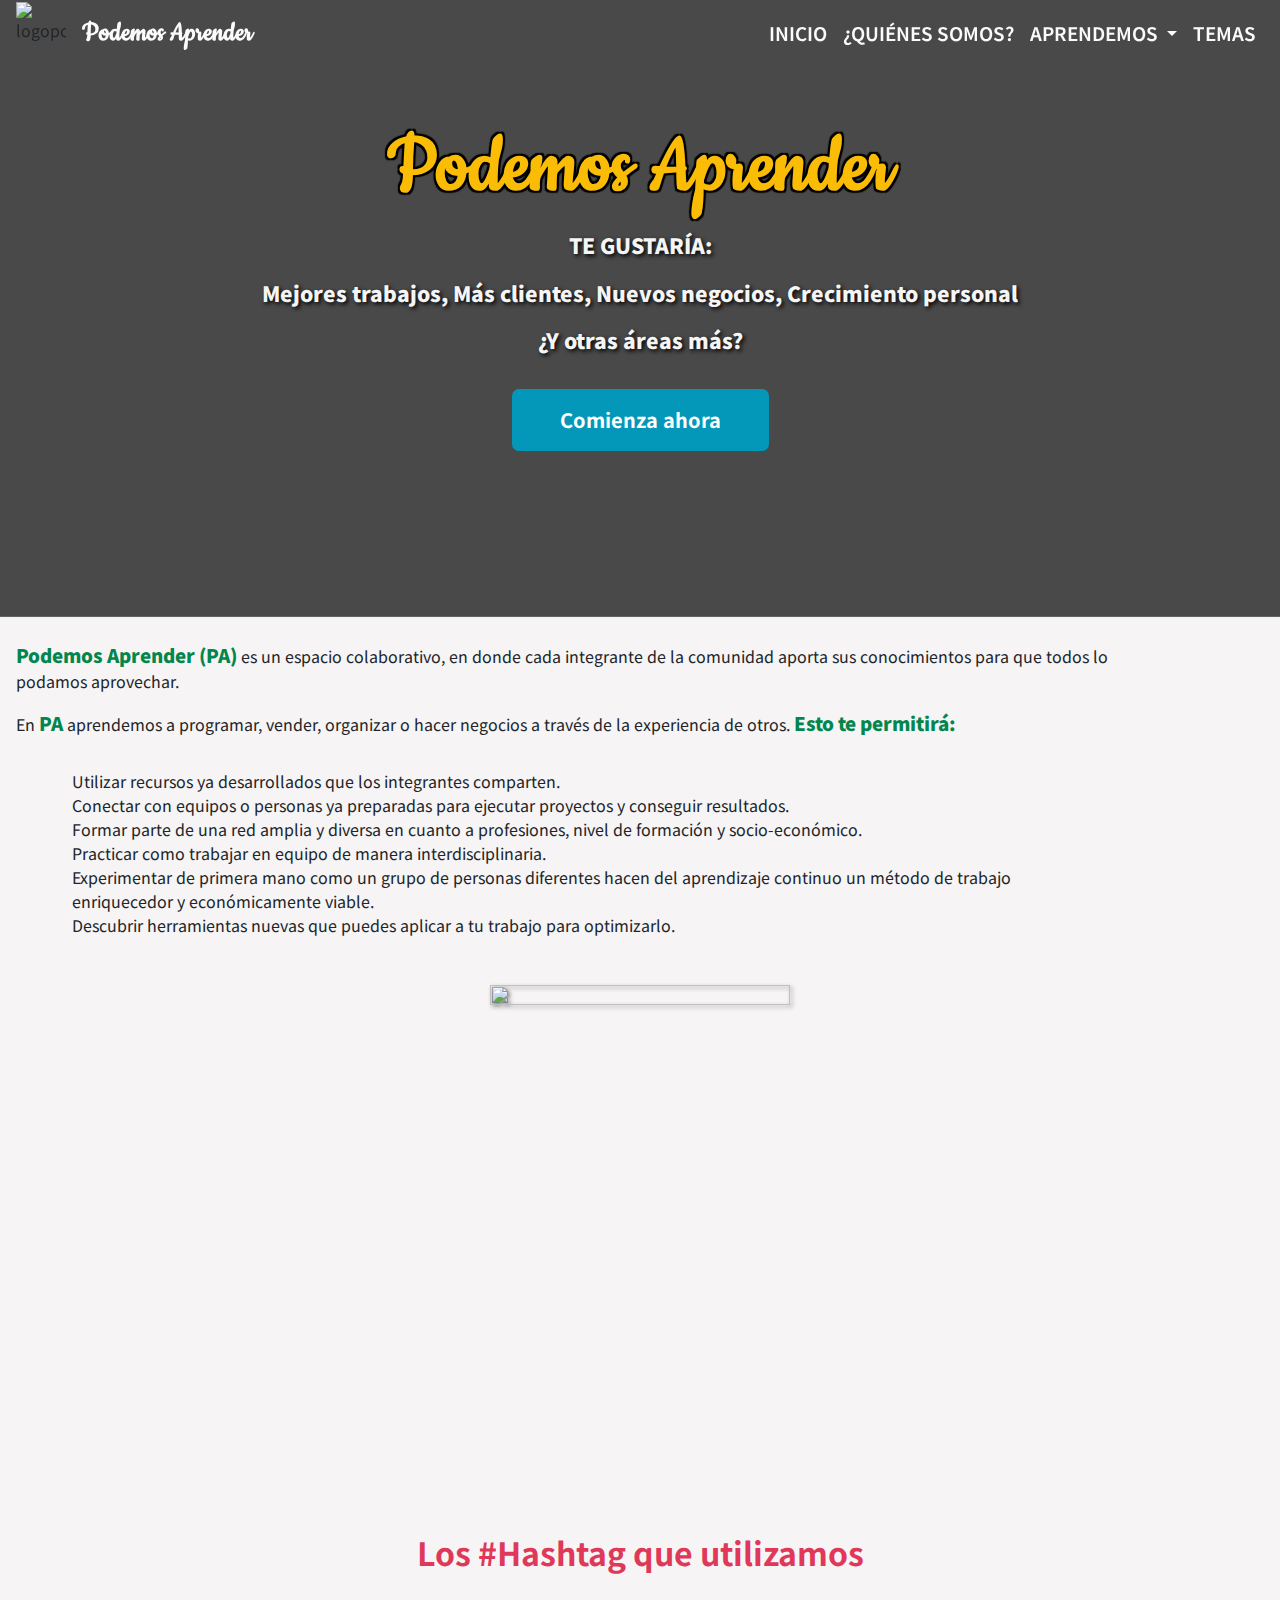
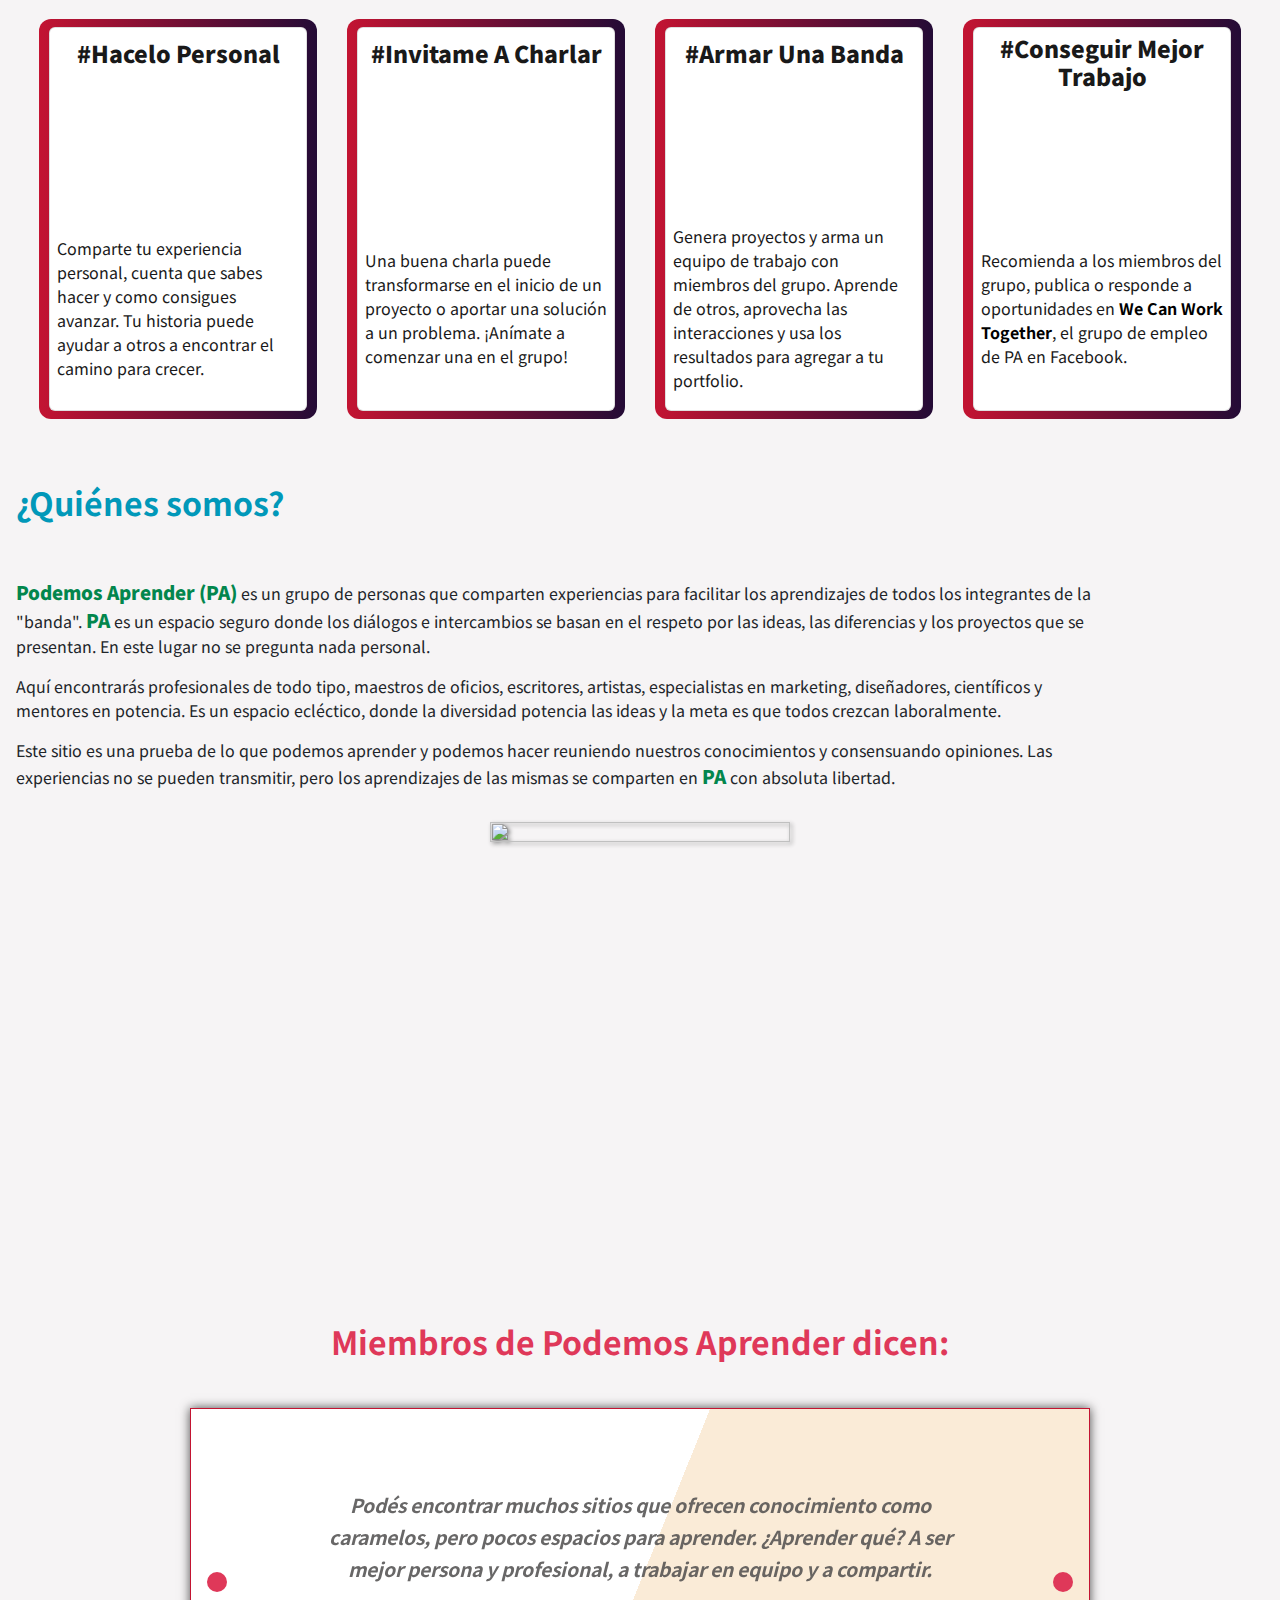
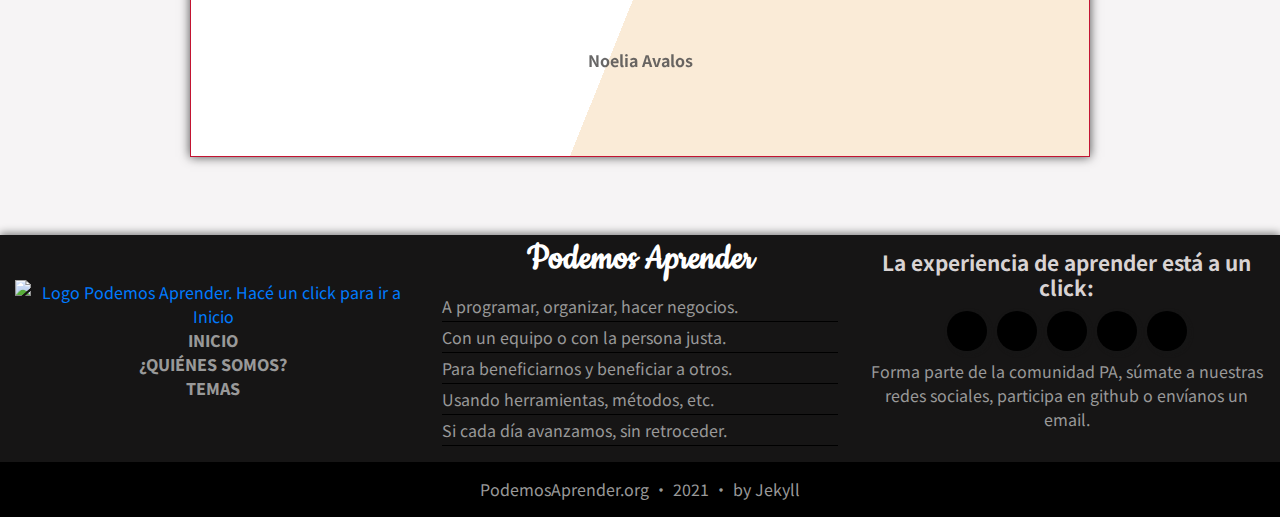
==== index.html @ 4f063a0f "Merge pull request #8 from tonycuri/master" ====
<!DOCTYPE html>
<html lang="es">
<head>
    <meta charset="UTF-8">
    <meta name="viewport" content="width=device-width, initial-scale=1.0">
    <title>Podemos Aprender</title>

    <!-- Fonts -->
    <link href="https://fonts.googleapis.com/css2?family=Noto+Sans+TC&display=swap" rel="stylesheet">
    <link href="https://fonts.googleapis.com/css2?family=Noto+Sans+TC:wght@300&display=swap" rel="stylesheet">
    <link href="https://fonts.googleapis.com/css2?family=Cookie&display=swap" rel="stylesheet"> 
    <link href="https://fonts.googleapis.com/css2?family=Sedgwick+Ave&display=swap" rel="stylesheet">

    <!-- Favicon -->
    <link rel="icon" type="image/png" href="./images/logopodemosaprender.png" />

    <!-- Bootstrap -->
    <link
    rel="stylesheet"
    href="https://stackpath.bootstrapcdn.com/bootstrap/4.5.2/css/bootstrap.min.css"
    integrity="sha384-JcKb8q3iqJ61gNV9KGb8thSsNjpSL0n8PARn9HuZOnIxN0hoP+VmmDGMN5t9UJ0Z"
    crossorigin="anonymous"
  />

  <!-- Icons redes sociales -->
  <script
  src="https://kit.fontawesome.com/c9259f0d4f.js"
  crossorigin="anonymous">
</script>

  <!-- CSS -->
  <link rel="stylesheet" href="./css/styles.css">

</head>
<body>


  <!-- Header -->

   <header class="header" id="header">
    <a class="skip2content-link" href="#Inicio">Saltar al contenido</a>

  <!-- Nav -->

  <nav class="navbar navbar-expand-lg navbar-light bg-info mb-5">
    <img src="images/logopodemosaprender.png"  alt="logopodemosaprender" width="50px" height="63px">
    <a class="navbar-brand ml-3" href="#Inicio" aria-label="Hacé un click para ir a Inicio" tabindex="0">Podemos Aprender</a>
    <button class="navbar-toggler" type="button" data-toggle="collapse" data-target="#navbarNavDropdown" aria-controls="navbarNavDropdown" aria-expanded="false" aria-label="Toggle navigation">
      <span class="navbar-toggler-icon"></span>
    </button>
    <div class="collapse navbar-collapse" id="navbarNavDropdown">
      <ul class="navbar-nav">
        <li class="nav-item active">
          <a class="nav-link" href="#Inicio" tabindex="0">Inicio<span class="sr-only">(current)</span></a>
        </li>
        <li class="nav-item">
          <a class="nav-link" href="#quienessomos" tabindex="0">¿Quiénes somos?</a>
        </li>
        <li class="nav-item dropdown">
          <a class="nav-link dropdown-toggle" href="#" id="navbarDropdownMenuLink" role="button" data-toggle="dropdown" aria-haspopup="true" aria-expanded="false" tabindex="0">
            Aprendemos
          </a>
          <div class="dropdown-menu" aria-labelledby="navbarDropdownMenuLink">
            <a class="dropdown-item" href="#a" tabindex="0">A</a>
            <a class="dropdown-item" href="#con" tabindex="0">Con</a>
            <a class="dropdown-item" href="#para" tabindex="0">Para</a>
            <a class="dropdown-item" href="#usando" tabindex="0">Usando</a>
            <a class="dropdown-item" href="#si-cada-día" tabindex="0">Si cada día</a>
          </div>
        </li>
        <li class="nav-item">
          <a class="nav-link" href="#tags.html" tabindex="0">Temas</a>
        </li>
      </ul>
    </div>
  </nav>

        <div>
          <h1 class="amarillo stroke">Podemos Aprender</h1>
          <div class="subtitulo">
            <p class="white">TE GUSTARÍA:</p> 
            <p class="white">Mejores trabajos, Más clientes, Nuevos negocios, Crecimiento personal </p> 
            <p class="white">¿Y otras áreas más? </p>
          </div>
            <a class="button m-3" href="https://www.facebook.com/groups/PodemosAprender/" target="_blank" aria-label="Visitar Podemos Aprender en Facebook" tabindex="0">Comienza ahora</a> 
          </div>
  

    </header>


      <!-- Inicio -->

    <main>
      <div class= "row no-gutters mt-4 ml-3 mr-3 mb-3 texto-div">
        <div class="about-text" class="col-lg-12 col-lg-offset-2 col-md-10 col-md-offset-1">
          
          <p id="Inicio"><b>Podemos Aprender (PA)</b> es un espacio colaborativo, en donde cada integrante de la comunidad aporta sus conocimientos para que todos lo podamos aprovechar.</p>
          <p> En <b>PA</b> aprendemos a programar, vender, organizar o hacer negocios a través de la experiencia de otros. <b>Esto te permitirá:</b></p>
        </div>
        <div class=" m-2 p-2 lista">
          <ul>
            <li>Utilizar recursos ya desarrollados que los integrantes comparten.</li>
            <li>Conectar con equipos o personas ya preparadas para ejecutar proyectos y conseguir resultados.</li>
            <li>Formar parte de una red amplia y diversa en cuanto a profesiones, nivel de formación y socio-económico.</li>
            <li>Practicar como trabajar en equipo de manera interdisciplinaria.</li>
            <li>Experimentar de primera mano como un grupo de personas diferentes hacen del aprendizaje continuo un método de trabajo enriquecedor y económicamente viable.</li>
            <li>Descubrir herramientas nuevas que puedes aplicar a tu trabajo para optimizarlo.</li>
          </ul>
          
        </div>
        
      </div>

      <div align="center"><img src="images/logopodemosaprender.png" alt="" width="300px" height="500px" class="img-fluid logo-shadow"></div>

    </main>


      <!-- Cards -->

      <h2 class="m-5 text-center red"><b>Los #Hashtag que utilizamos</b></h2> 
      <div class="hashtags row ml-4 mr-4 mt-3 mb-4">
        <div class="col-md-6 col-lg-3">
          <div class="card-container mb-3">
            <div class="card">
              <div class="card-body">
                <h3 class="card-title text-center">#Hacelo Personal</h3>
              </div>
              <div class="card-body">
              <img class="card-img-top mb-3" src="images/goal.svg" alt="">
              </div>
              <div class="card-body">
                <p class="card-text">Comparte tu experiencia personal, cuenta que sabes hacer y como consigues avanzar. Tu historia puede ayudar a otros a encontrar el camino para crecer.</p>
              </div>
            </div>
          </div>
        </div>
        <div class="col-md-6 col-lg-3">
          <div class="card-container mb-3">
            <div class="card">
              <div class="card-body">
                <h3 class="card-title text-center">#Invitame A Charlar</h3>
              </div>
              <div class="card-body">
              <img class="card-img-top mb-3" src="images/coworking-mor-osc.svg" alt="">
              </div>
              <div class="card-body">
                <p class="card-text">Una buena charla puede transformarse en el inicio de un proyecto o aportar una solución a un problema. ¡Anímate a comenzar una en el grupo!</p>
              </div>
            </div>
          </div>
        </div>
        <div class="col-md-6 col-lg-3">
          <div class="card-container mb-3">
            <div class="card">
              <div class="card-body">
                <h3 class="card-title text-center">#Armar Una Banda</h3>
              </div>
              <div class="card-body">
              <img class="card-img-top mb-3" src="images/team-support.png" alt="">
              </div>
              <div class="card-body">
                <p class="card-text">Genera proyectos y arma un equipo de trabajo con miembros del grupo. Aprende de otros, aprovecha las interacciones y usa los resultados para agregar a tu portfolio.</p>
              </div>
            </div>
          </div>
        </div>
        <div class="col-md-6 col-lg-3">
          <div class="card-container mb-3">
            <div class="card">
              <div class="card-body">
                <h3 class="card-title text-center">#Conseguir Mejor Trabajo</h3>
              </div>
              <div class="card-body">
              <img class="card-img-top mb-3" src="images/handshake.svg" alt="">
              </div>
              <div class="card-body">
                <p class="card-text">Recomienda a los miembros del grupo, publica o responde a oportunidades en <a style="color:black" href="https://www.facebook.com/groups/WeCanWorkTogether/" target="_blank"
                  aria-label="Visitar We Can Word Together, bolsa laboral de Podemos Aprender"><b>We Can Work Together</b></a>, el grupo de empleo de PA en Facebook.</p>
              </div>
            </div>
          </div>
        </div>
      </div>


      <!-- ¿Quiénes Somos? -->

      <div class= "row no-gutters mt-5 ml-3 mr-3 mb-3 texto-div">
        <div class="about-text" class="col-lg-12 col-lg-offset-2 col-md-10 col-md-offset-1">
          
          <h2 id="quienessomos" class="celeste pb-5"><b>¿Quiénes somos?</b></h2> 

          <p><b>Podemos Aprender (PA)</b> es un grupo de personas que comparten experiencias para facilitar los aprendizajes de todos los integrantes de la "banda". <b>PA</b> es un espacio seguro donde los diálogos e intercambios se basan en el respeto por las ideas, las diferencias y los proyectos que se presentan. En este lugar no se pregunta nada personal.</p>
          <p>Aquí encontrarás profesionales de todo tipo, maestros de oficios, escritores, artistas, especialistas en marketing, diseñadores, científicos y mentores en potencia. Es un espacio ecléctico, donde la diversidad potencia las ideas y la meta es que todos crezcan laboralmente.</p>
          <p>Este sitio es una prueba de lo que podemos aprender y podemos hacer reuniendo nuestros conocimientos y consensuando opiniones. Las experiencias no se pueden transmitir, pero los aprendizajes de las mismas se comparten en <b>PA</b> con absoluta libertad.</p>
        </div>
        
      </div>

      <div align="center"><img src="images/logopodemosaprender.png" alt="" width="300px" height="500px"class="img-fluid logo-shadow"></div>


      <!-- Testimonios -->

      <div class="container mb-5">
          <h2 class="text-center red mb-5"><b>Miembros de Podemos Aprender dicen:</b></h2>
        <div id="demo" class="carousel slide" data-interval="false" data-ride="carousel">
            <div class="carousel-inner">
                <div class="carousel-item active">
                    <div class="carousel-caption">
                        <p>Podés encontrar muchos sitios que ofrecen conocimiento como caramelos, pero pocos espacios para aprender. ¿Aprender qué? A ser mejor persona y profesional, a trabajar en equipo y a compartir.</p> 
                        <img src="images/navalos_200x200.png" alt="">
                        <div class="image-caption">Noelia Avalos</div>
                    </div>
                </div>
                <div class="carousel-item">
                    <div class="carousel-caption">
                        <p>If Shai Reznik's TDD videos don't convince you to add automated testing your code, I don't know what will.This was the very best explanation of frameworks for brginners that I've ever seen.</p> 
                        <img src="https://i.imgur.com/QptVdsp.jpg" alt="" class="img-fluid">
                        <div class="image-caption">Cromption Greves</div>
                    </div>
                </div>
                <div class="carousel-item">
                    <div class="carousel-caption">
                        <p>If Shai Reznik's TDD videos don't convince you to add automated testing your code, I don't know what will.This was the very best explanation of frameworks for brginners that I've ever seen.</p> 
                        <img src="https://i.imgur.com/jQWThIn.jpg" alt="" class="img-fluid">
                        <div class="image-caption">Harry Mon</div>
                    </div>
                </div>
            </div> <a class="carousel-control-prev" href="#demo" data-slide="prev" aria-label="Volver a un testimonio anterior"> <i class='fas fa-arrow-left'></i> </a> <a class="carousel-control-next" href="#demo" data-slide="next" aria-label="Avanzar a un testimonio siguiente"> <i class='fas fa-arrow-right'></i> </a>
        </div>
    </div>


      <!-- Footer -->

      <footer class="container-fluid">
        <div class="row justify-content-center align-items-center">
         <div class="col-lg-4 col-md-4 col-12 text-center">
           <a href="https://www.podemosaprender.org/" target="_blank"><img src="./images/logopodemosaprender.png" alt="Logo Podemos Aprender. Hacé un click para ir a Inicio" width="100px" height="120px" ></a>
           <ul class="enlace negrita">
            <li><a class="gris" href="#Inicio" tabindex="0">Inicio</a></li>
            <li><a class="gris" href="#quienessomos" tabindex="0">¿Quiénes Somos?</a></li>
            <li><a class="gris" href="#tags.html" tabindex="0">Temas</a></li>
          </ul>
          </div>
          <div class="col-lg-4 col-md-4 col-12 subrayado">
            <h3 class="text-center"><a class="titulopa" href="#header" aria-label="Hacé un click para ir al encabezado" tabindex="0">Podemos Aprender</a></h3>
            <ul class="enlace">
              <li><a class="gris" href="#a" aria-label="Hacé un click para ir a Podemos Aprender a" tabindex="0">A programar, organizar, hacer negocios. </a></li>
              <li><a class="gris" href="#con" aria-label="Hacé un click para ir a Podemos Aprender con" tabindex="0">Con un equipo o con la persona justa.</a></li>
              <li><a class="gris" href="#para" aria-label="Hacé un click para ir a Podemos Aprender para" tabindex="0">Para beneficiarnos y beneficiar a otros.</a></li>
              <li><a class="gris" href="#usando" aria-label="Hacé un click para ir a Podemos Aprender usando" tabindex="0">Usando herramientas, métodos, etc.</a></li>
              <li><a class="gris" href="#si-cada-día" aria-label="Hacé un click para ir a Podemos Aprender si cada día" tabindex="0">Si cada día avanzamos, sin retroceder.</a></li>
            </ul>
          </div>
          <div class="col-lg-4 col-md-4 col-12 text-center">
            <h4 class="h4"><b>La experiencia de aprender está a un click:</b></h4>
            <a href="https://www.facebook.com/groups/PodemosAprender/" target="_blank"
                aria-label="Visitar Podemos Aprender en Facebook" tabindex="0"><i class="fab fa-facebook icon"></i>
              </a>
              <a href="https://www.youtube.com/channel/UCQ_UmuIV8HeWlcdBQW__wDw" target="_blank"
                aria-label="Visitar Podemos Aprender en YouTube" tabindex="0"><i class="fab fa-youtube icon"></i>
              </a>
              <a href="https://twitter.com/BandaPAprender" target="_blank"
                aria-label="Visitar Podemos Aprender en Twitter" tabindex="0"><i class="fab fa-twitter icon"></i>
              </a>
              <a href="mailto:info@podemosaprender.org" target="_blank"
                aria-label="Mandar un email a info@podemosaprender.org" tabindex="0"><i class="far fa-envelope icon"></i>
              </a>
              <a href="https://github.com/podemosaprender" target="_blank"
                aria-label="Participar en github de Podemos Aprender" tabindex="0"><i class="fab fa-github icon"></i>
              </a>
              
              <p class="gris">Forma parte de la comunidad PA, súmate a nuestras redes sociales, participa en github o envíanos un email.</p>
              
        </div>
 
      </div>
     
    </footer>

    <p class="footer-bottom-text m-0">PodemosAprender.org  •  2021  • by Jekyll</p>


       <!-- JS, Popper.js, and jQuery -->
    <script
    src="https://code.jquery.com/jquery-3.5.1.slim.min.js"
    integrity="sha384-DfXdz2htPH0lsSSs5nCTpuj/zy4C+OGpamoFVy38MVBnE+IbbVYUew+OrCXaRkfj"
    crossorigin="anonymous">
  </script>
  <script
    src="https://cdn.jsdelivr.net/npm/popper.js@1.16.1/dist/umd/popper.min.js"
    integrity="sha384-9/reFTGAW83EW2RDu2S0VKaIzap3H66lZH81PoYlFhbGU+6BZp6G7niu735Sk7lN"
    crossorigin="anonymous">
  </script>
  <script
    src="https://stackpath.bootstrapcdn.com/bootstrap/4.5.2/js/bootstrap.min.js"
    integrity="sha384-B4gt1jrGC7Jh4AgTPSdUtOBvfO8shuf57BaghqFfPlYxofvL8/KUEfYiJOMMV+rV"
    crossorigin="anonymous">
  </script>

</body>
</html>
---- css/styles.css ----
* {
  margin: 0;
  padding: 0;
  box-sizing: border-box;
}

body {
  background-color: #f6f4f5;
  font-family: "Noto Sans TC";
}

/*  Header  */

.header {
  background-image: linear-gradient(rgba(0, 0, 0, 0.7), rgba(0, 0, 0, 0.7)),
    url(../images/grupodepersonas.jpg);
  background-repeat: no-repeat;
  background-size: cover;
  background-position: center;
  padding-bottom: 150px;
  text-align: center;
}

h1 {
  font-size: 90px;
  font-weight: 700;
  font-family: "Cookie", cursive;
}

.subtitulo {
  font-size: 21px;
  font-weight: 900;
  text-shadow: 0.1em 0.1em 0.2em black !important;
}

.titulopa {
  font-family: "Cookie", cursive;
  font-size: 2.5rem;
  color: white;
  font-weight: 800;
}

/* Paleta de Colores */

.amarillo {
  color: #fbbc05;
}

.white {
  color: whitesmoke;
}

.gris {
  color: #999;
}

.black {
  color: black;
}

.red {
  color: rgb(223, 56, 89);
}

.verde {
  color: #02864d;
}

.celeste {
  color: #0198b9;
}

.stroke {
  text-shadow: -2px -2px 1px #000, 2px 2px 1px #000, -2px 2px 1px #000,
    2px -2px 1px #000;
}

.stroke:focus {
  text-shadow: -2px -2px 1px #000, 2px 2px 1px #000, -2px 2px 1px #000,
    2px -2px 1px #000;
  color: #fbbc05;
}

.button {
  background-color: #0398b9;
  color: white;
  padding: 16px 48px;
  border-radius: 7px;
  display: inline-block;
  text-decoration: none;
  transition: 0.3s;
  font-size: 20px;
  font-weight: bold;
  -webkit-border-radius: 7px;
  -moz-border-radius: 7px;
  -ms-border-radius: 7px;
  -o-border-radius: 7px;
}

.button:hover {
  background-color: #0186a3;
  color: white;
  text-decoration: none;
}

/*  Nav  */

nav {
  z-index: 1;
}

.navbar {
  padding-top: 0.1rem !important;
  padding-right: 1rem !important;
  padding-bottom: 0.1rem !important;
  padding-left: 1rem !important;
}

#navbarNavDropdown {
  justify-content: flex-end;
}

.navbar-brand.ml-3 {
  color: white;
  font-weight: 700;
  font-size: 30px;
  font-family: "Cookie", cursive;
}

.navbar-brand.ml-3:hover {
  color: #39b882;
}

.navbar-brand.ml-3:focus {
  color: #fbbc05;
}

.nav-link {
  color: white !important;
  font-weight: 600;
  text-transform: uppercase;
  font-size: 18.7px;
}

.bg-info {
  background: transparent !important;
  opacity: 0.98;
}

.dropdown-menu {
  background: transparent;
  border: none;
  border-radius: none;
}

.dropdown-item {
  color: white;
  font-weight: 700;
  background-color: rgba(0, 0, 0, 0.4);
}

.navbar-toggler {
  border-color: #00d2ff !important;
}

.navbar-brand.ml-3.stroke:focus {
  color: #ffffff;
  color: #39b882 !important;
}

.nav-link:hover {
  color: #39b882 !important;
}

.nav-link:focus {
  color: #fbbc05 !important;
}

@media (max-width: 320px) {
  .navbar-brand.ml-3 {
    font-size: 26px;
  }

  .enlace {
    font-size: 15px !important;
  }
}

/*  Textos/Párrafos  */

.about-text {
  text-align: left;
}

.about-text p b {
  color: #02864d;
  font-weight: 900;
  font-size: 18.7px;
}

.lista ul li {
  list-style-type: none;
  background-image: url(../images/check.png);
  background-position: 0 0;
  background-size: 1.6rem;
  background-repeat: no-repeat;
  padding-left: 40px;
}

.texto-div {
  max-width: 1100px;
  margin: 0 auto;
}

/*  Cards  */

.hashtags span {
  display: block;
}

.col-md-3 {
  margin-bottom: 20px;
}

.card-container {
  height: 25em;
  background: linear-gradient(to right, #c31432, #240b36);
  display: flex;
  border-radius: 12px;
}

.card {
  background-color: white;
  display: grid;
  grid-template-rows: 4em 7em 13em;
  justify-content: center;
  border-radius: 6px;
  height: 24em;
  margin: auto;
  width: 93%;
}

.card-img-top {
  width: 40%;
  display: block;
  margin: auto !important;
}

.card .card-body:last-child {
  border-radius: 15px;
  -webkit-border-radius: 15px;
  -moz-border-radius: 15px;
  -ms-border-radius: 15px;
  -o-border-radius: 15px;
}

.card-body {
  padding: 7px !important;
  margin: auto;
}

.card-text {
  color: #191919;
}

.card-title {
  color: #191919;
  font-weight: 900;
  font-size: 23px;
}

/* Testimonios */

#demo {
  background: linear-gradient(112deg, #ffffff 50%, antiquewhite 50%);
  max-width: 900px;
  margin: auto;
  border: 1px solid #c31432;
  box-shadow: 0 0 10px rgba(0, 0, 0, 0.7);
}

.container {
  padding-bottom: 30px;
}

.carousel-caption {
  position: initial;
  z-index: 10;
  padding: 5rem 8rem;
  color: rgba(78, 77, 77, 0.856);
  text-align: center;
  font-size: 1.2rem;
  font-style: italic;
  font-weight: bold;
  line-height: 2rem;
}

@media (max-width: 767px) {
  .carousel-caption {
    position: initial;
    z-index: 10;
    padding: 3rem 2rem;
    color: rgba(78, 77, 77, 0.856);
    text-align: center;
    font-size: 0.7rem;
    font-style: italic;
    font-weight: bold;
    line-height: 1.5rem;
  }
}

.carousel-caption img {
  width: 6rem;
  border-radius: 5rem;
  margin-top: 2rem;
}

@media (max-width: 767px) {
  .carousel-caption img {
    width: 4rem;
    border-radius: 4rem;
    margin-top: 1rem;
  }
}

.image-caption {
  font-style: normal;
  font-size: 1rem;
  margin-top: 0.5rem;
}

@media (max-width: 767px) {
  #image-caption {
    font-style: normal;
    font-size: 0.6rem;
    margin-top: 0.5rem;
  }
}

i {
  background-color: rgb(223, 56, 89);
  font-size: 35px;
}

.carousel-control-prev i,
.carousel-control-next i{
  padding: 10px;
  border-radius: 50%;
}

.carousel-control-prev {
  justify-content: flex-start;
  margin-left: 1rem;
}

.carousel-control-next {
  justify-content: flex-end;
  margin-right: 1rem;
}

.carousel-control-prev,
.carousel-control-next {
  transition: none;
  opacity: unset;
}

/*  Footer  */

footer {
  color: white;
  background: rgb(22, 21, 21) !important;
  box-shadow: 0px -2px 8px 0px grey;
}

.enlace {
  list-style: none;
  font-size: 16px;
}

.negrita {
  font-weight: 800;
  color: black;
  text-transform: uppercase;
}

.icon {
  font-size: 30px;
  color: #0398b9;
  margin: 3px;
  filter: drop-shadow(2px 2px 2px rgb(22, 22, 22));
  background: #000;
  width: 40px;
  height: 40px;
  display: inline-block;
  border-radius: 50%;
  line-height: 1.3 !important;
  -webkit-border-radius: 50%;
  -moz-border-radius: 50%;
  -ms-border-radius: 50%;
  -o-border-radius: 50%;
}

.icon:hover {
  transform: scale(1.3);
  -webkit-transform: scale(1.3);
  -moz-transform: scale(1.3);
  -ms-transform: scale(1.3);
  -o-transform: scale(1.3);
  transition-duration: 400ms;
  color: #01bae4;
  opacity: 0, 9;
  background: #000;
}

.subrayado ul li {
  border-bottom: 1.5px solid #000;
  line-height: 30px;
}

.h4 {
  font-size: 1.3rem;
  color: #d8d3d3;
}

.footer-bottom-text {
  text-align: center;
  background: #000;
  line-height: 55px;
  color: #999;
}

a:visited,
a:link,
a:active {
  text-decoration: none;
}

a:hover {
  color: #39b882;
}

.titulopa:hover {
  color: #fbbc05;
}

.titulopa:focus {
  color: #39b882;
}

.logo-shadow {
  filter: drop-shadow(2px 2px 2px rgba(128, 128, 128, 1));
}

/* Botón Skip */

.skip2content-link {
  color: #0070f2;
  background-color: #ffffff;
  left: -999px;
  position: absolute;
  z-index: 100;
  top: auto;
  width: 1px;
  height: 1px;
  overflow: hidden;
}

.skip2content-link:focus {
  background-color: #ffffff;
  left: 35%; /*para que quede centrado, como el ancho es 30% entonces 50%-15%(mitad)*/
  top: 0%;
  width: 30%;
  height: auto;
  overflow: auto;
}

.skip2content-link:hover {
  color: #008579;
  background-color: #ffffff;
}
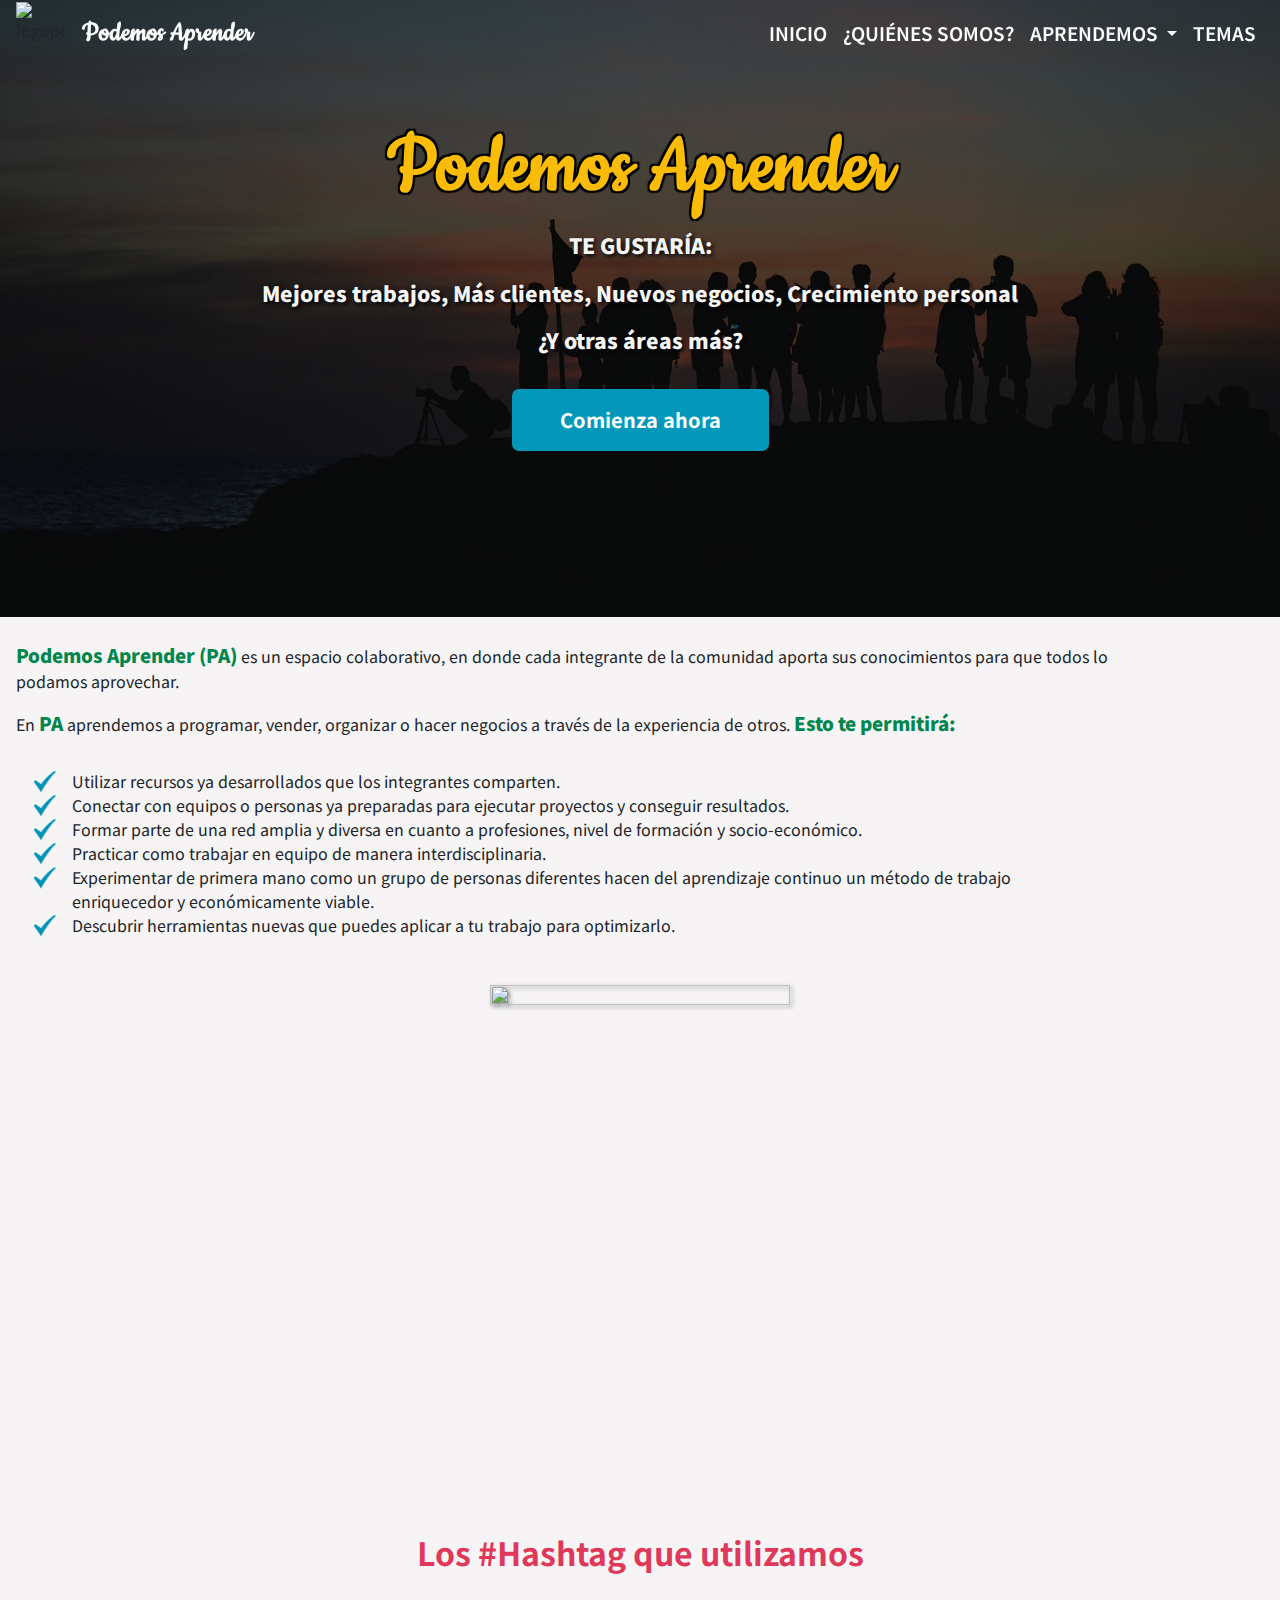
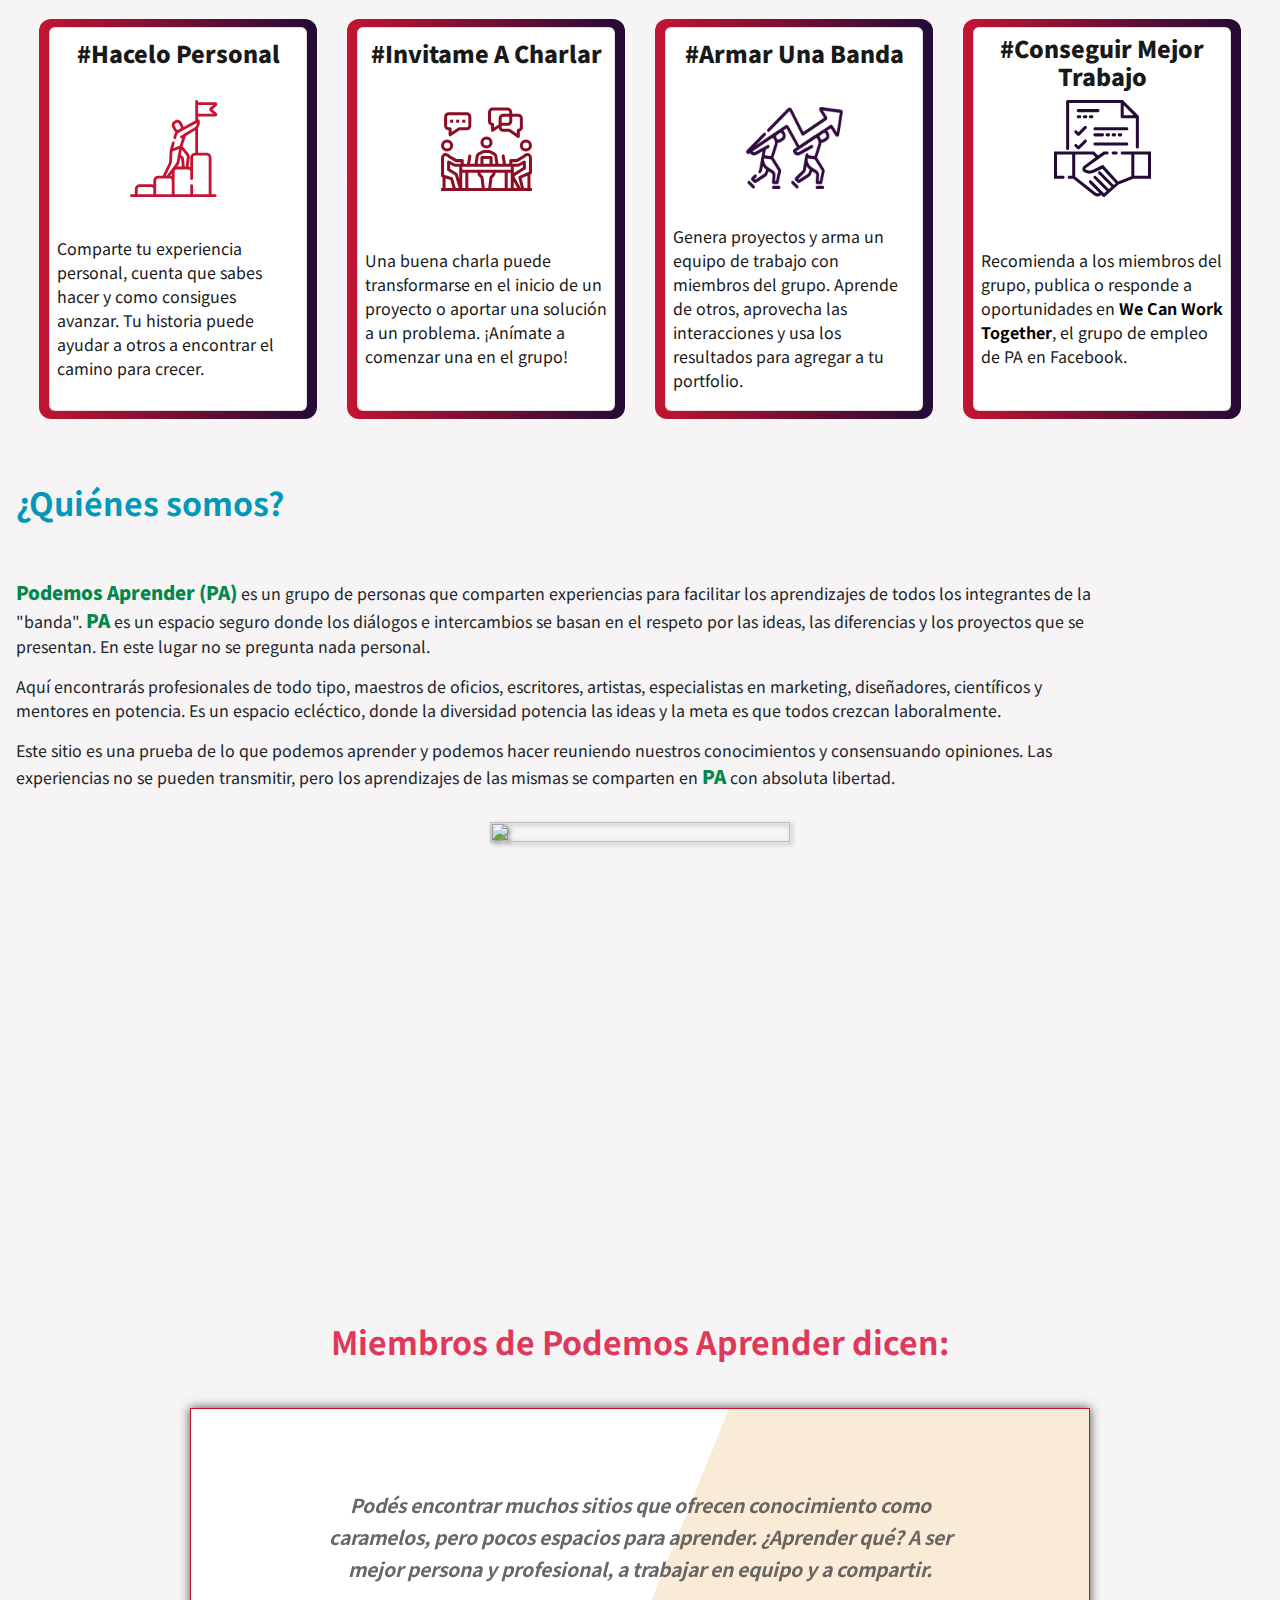
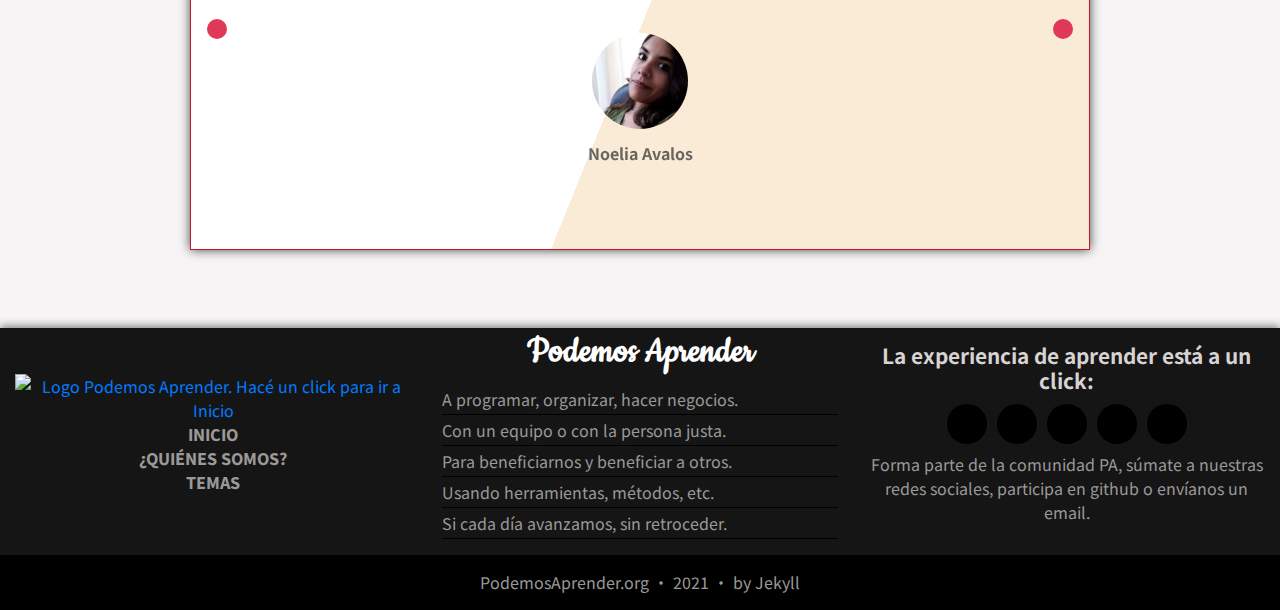
==== commit 043e8e26: "FIX: Accesibility Issue #40" ====
--- a/index.html
+++ b/index.html
@@ -113,8 +113,6 @@
       </div>
 
       <div align="center"><img src="images/logopodemosaprender.png" alt="" width="300px" height="500px" class="img-fluid logo-shadow"></div>
-
-    </main>
 
 
       <!-- Cards -->
@@ -233,7 +231,7 @@
         </div>
     </div>
 
-
+  </main>
       <!-- Footer -->
 
       <footer class="container-fluid">
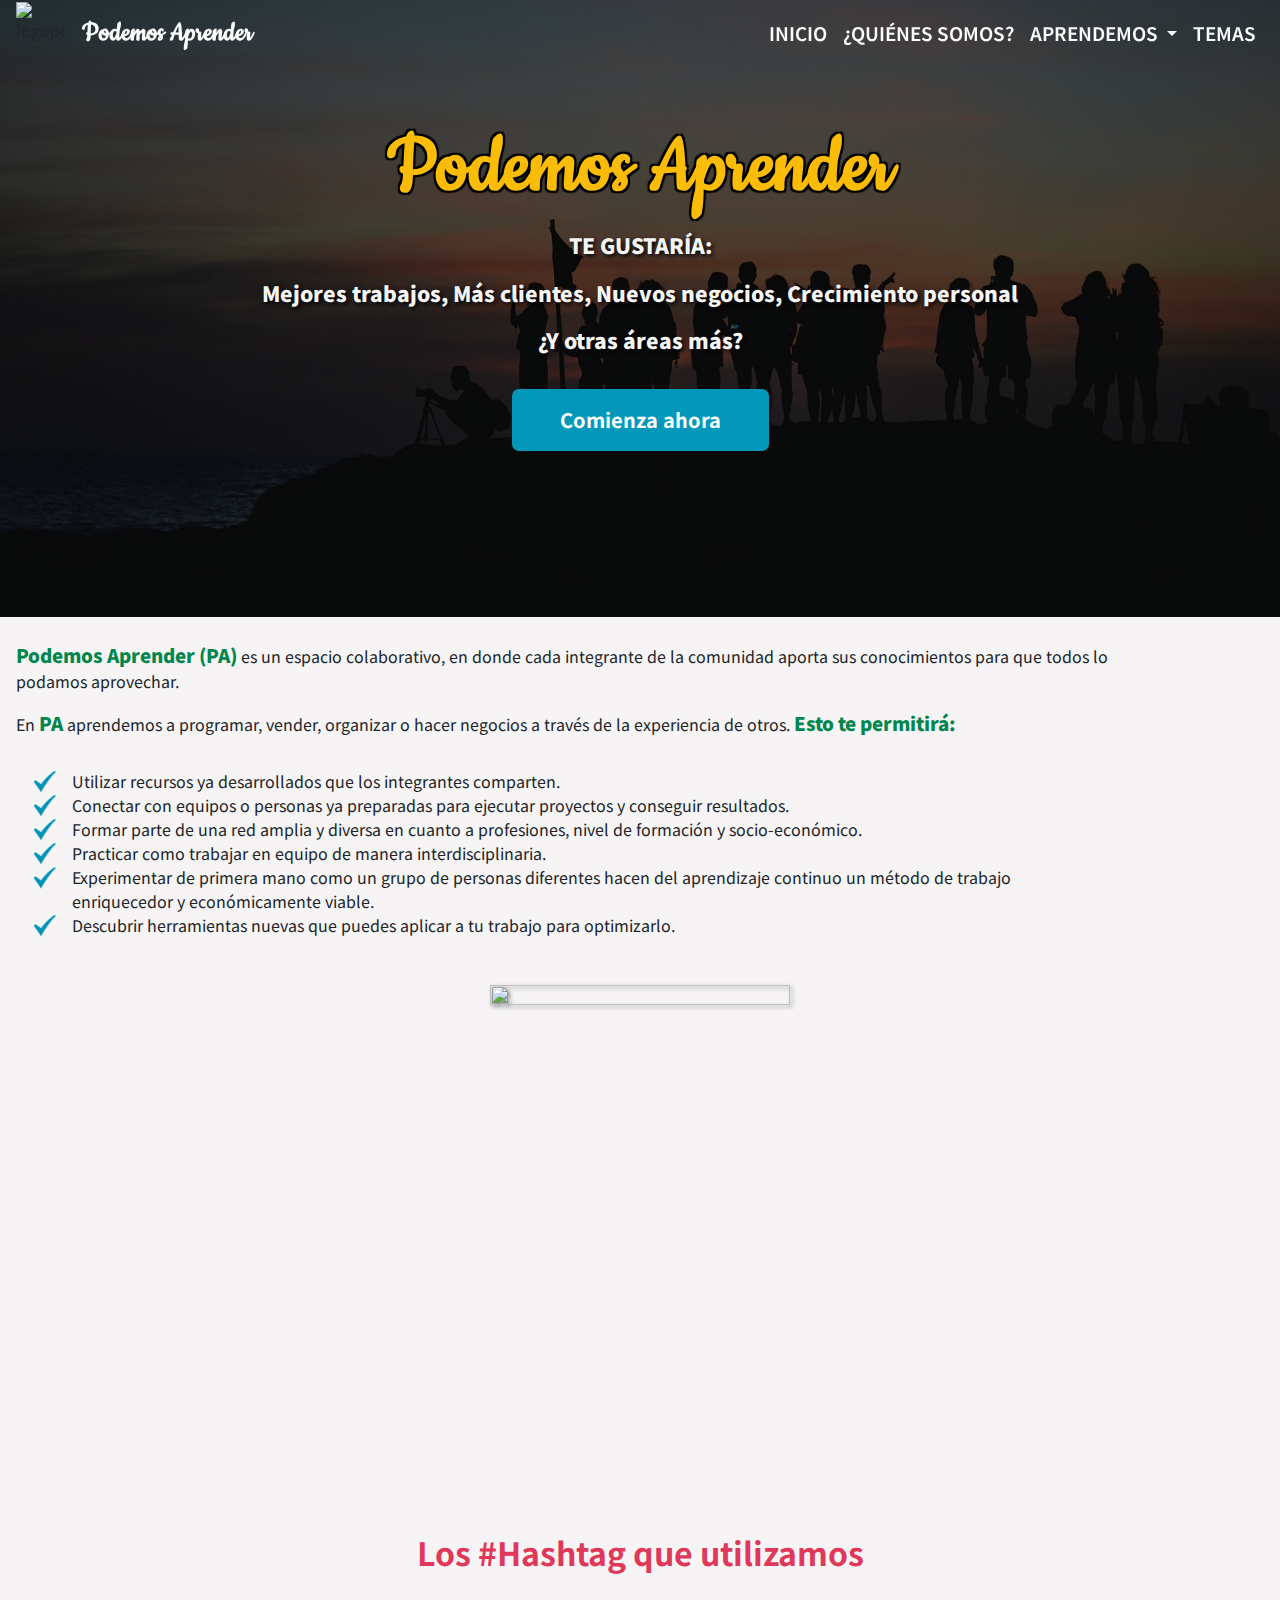
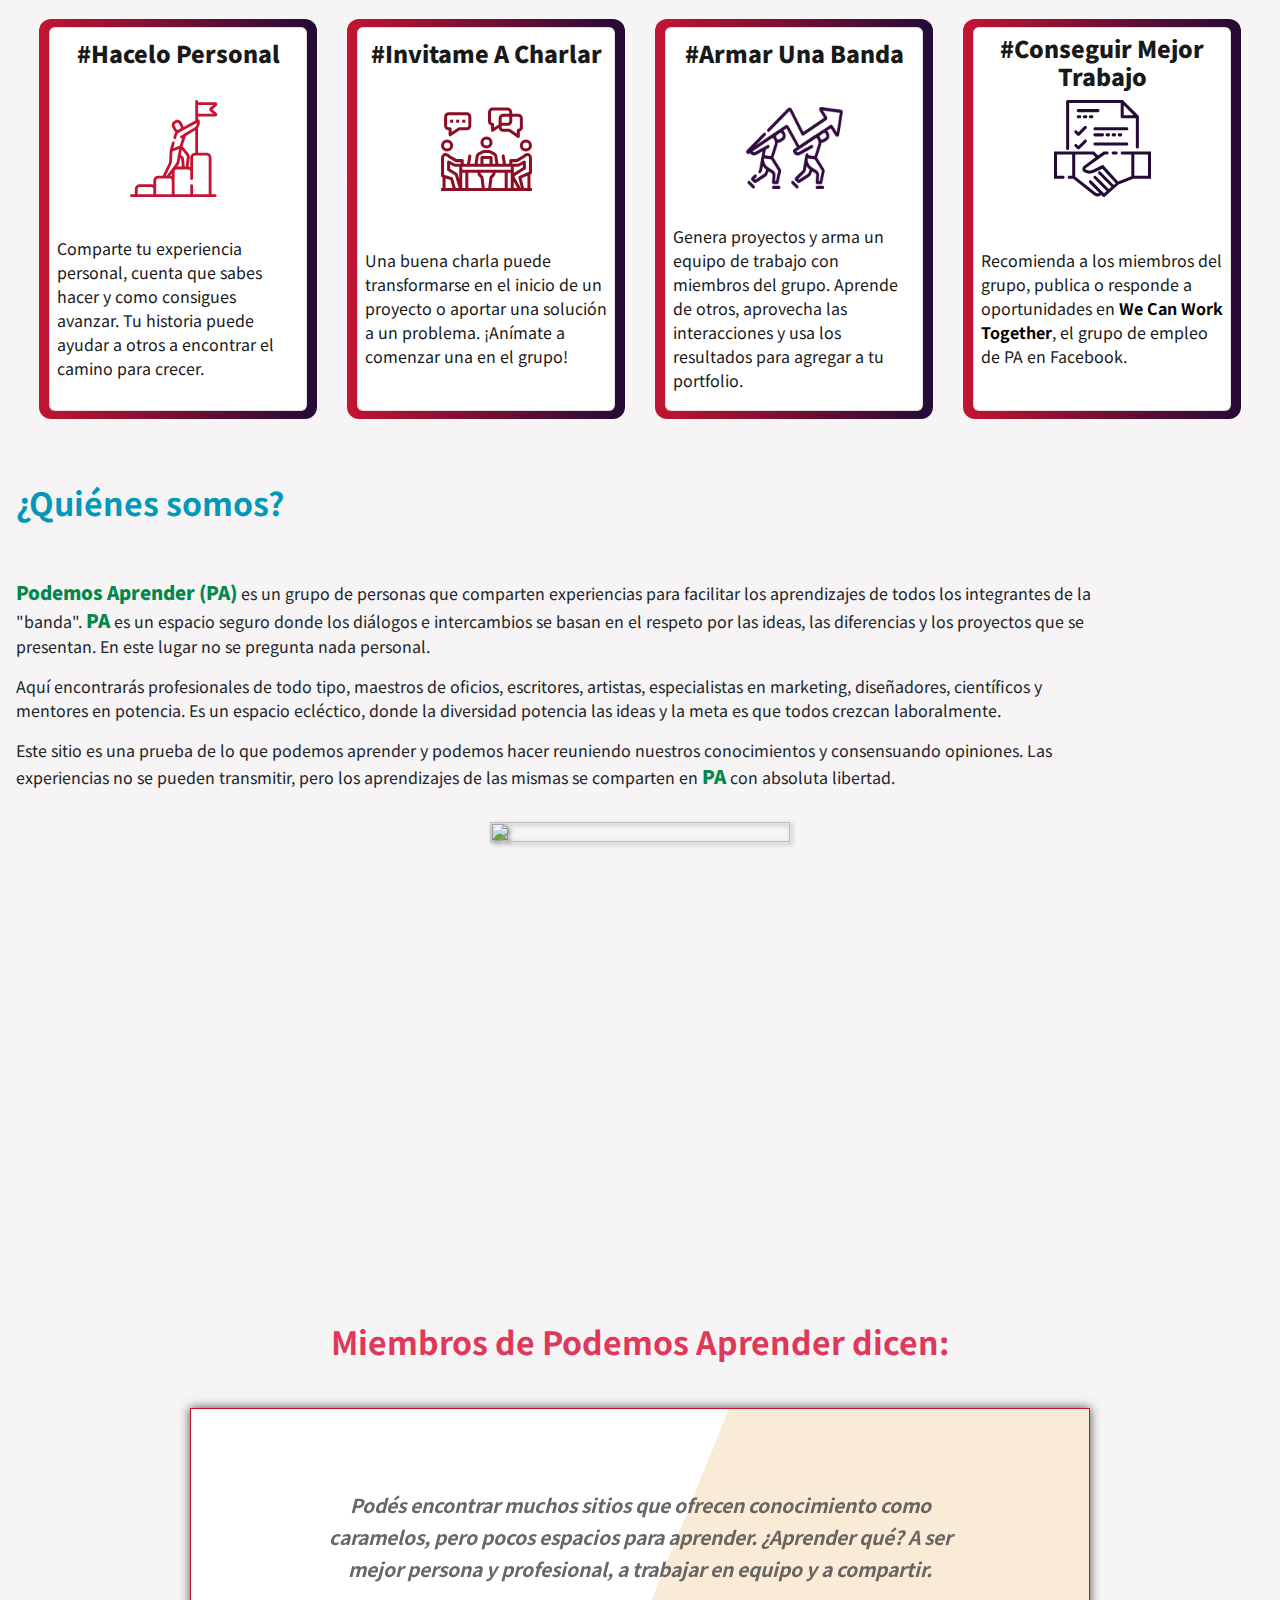
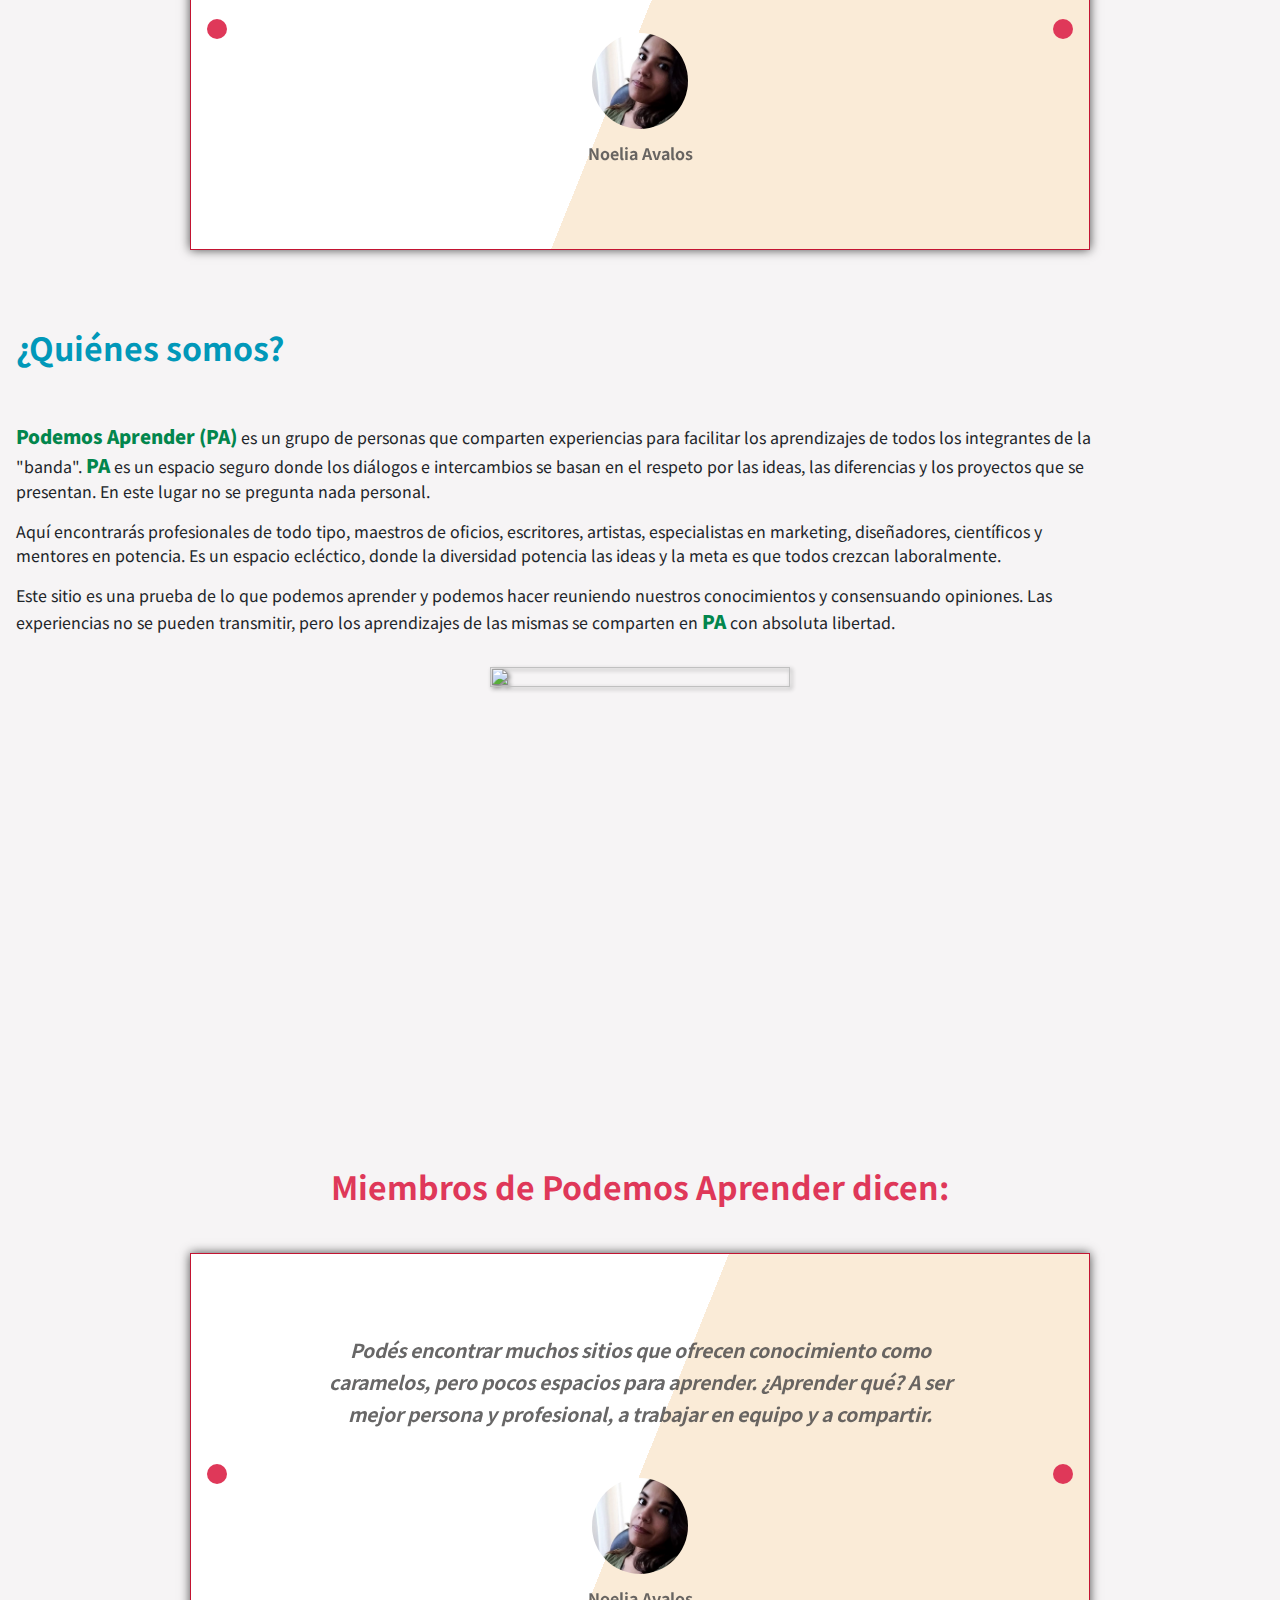
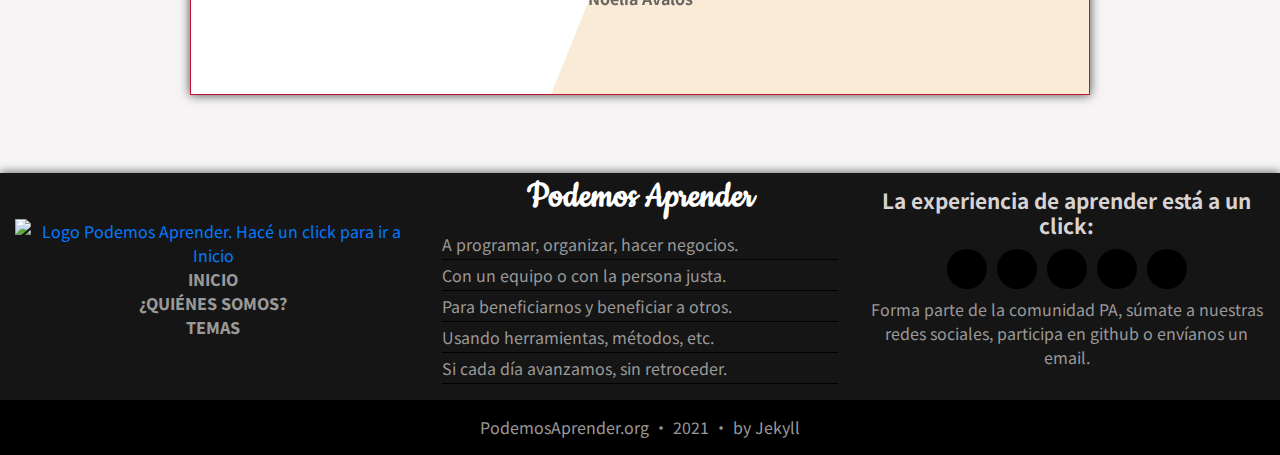
==== commit e65d1a5c: "Merge branch 'master' into master" ====
--- a/index.html
+++ b/index.html
@@ -115,6 +115,10 @@
       <div align="center"><img src="images/logopodemosaprender.png" alt="" width="300px" height="500px" class="img-fluid logo-shadow"></div>
 
 
+    </main>
+
+
+
       <!-- Cards -->
 
       <h2 class="m-5 text-center red"><b>Los #Hashtag que utilizamos</b></h2> 
@@ -181,6 +185,56 @@
           </div>
         </div>
       </div>
+
+
+
+      <!-- ¿Quiénes Somos? -->
+
+      <div class= "row no-gutters mt-5 ml-3 mr-3 mb-3 texto-div">
+        <div class="about-text" class="col-lg-12 col-lg-offset-2 col-md-10 col-md-offset-1">
+          
+          <h2 id="quienessomos" class="celeste pb-5"><b>¿Quiénes somos?</b></h2> 
+
+          <p><b>Podemos Aprender (PA)</b> es un grupo de personas que comparten experiencias para facilitar los aprendizajes de todos los integrantes de la "banda". <b>PA</b> es un espacio seguro donde los diálogos e intercambios se basan en el respeto por las ideas, las diferencias y los proyectos que se presentan. En este lugar no se pregunta nada personal.</p>
+          <p>Aquí encontrarás profesionales de todo tipo, maestros de oficios, escritores, artistas, especialistas en marketing, diseñadores, científicos y mentores en potencia. Es un espacio ecléctico, donde la diversidad potencia las ideas y la meta es que todos crezcan laboralmente.</p>
+          <p>Este sitio es una prueba de lo que podemos aprender y podemos hacer reuniendo nuestros conocimientos y consensuando opiniones. Las experiencias no se pueden transmitir, pero los aprendizajes de las mismas se comparten en <b>PA</b> con absoluta libertad.</p>
+        </div>
+        
+      </div>
+
+      <div align="center"><img src="images/logopodemosaprender.png" alt="" width="300px" height="500px"class="img-fluid logo-shadow"></div>
+
+
+      <!-- Testimonios -->
+
+      <div class="container mb-5">
+          <h2 class="text-center red mb-5"><b>Miembros de Podemos Aprender dicen:</b></h2>
+        <div id="demo" class="carousel slide" data-interval="false" data-ride="carousel">
+            <div class="carousel-inner">
+                <div class="carousel-item active">
+                    <div class="carousel-caption">
+                        <p>Podés encontrar muchos sitios que ofrecen conocimiento como caramelos, pero pocos espacios para aprender. ¿Aprender qué? A ser mejor persona y profesional, a trabajar en equipo y a compartir.</p> 
+                        <img src="images/navalos_200x200.png" alt="">
+                        <div class="image-caption">Noelia Avalos</div>
+                    </div>
+                </div>
+                <div class="carousel-item">
+                    <div class="carousel-caption">
+                        <p>If Shai Reznik's TDD videos don't convince you to add automated testing your code, I don't know what will.This was the very best explanation of frameworks for brginners that I've ever seen.</p> 
+                        <img src="https://i.imgur.com/QptVdsp.jpg" alt="" class="img-fluid">
+                        <div class="image-caption">Cromption Greves</div>
+                    </div>
+                </div>
+                <div class="carousel-item">
+                    <div class="carousel-caption">
+                        <p>If Shai Reznik's TDD videos don't convince you to add automated testing your code, I don't know what will.This was the very best explanation of frameworks for brginners that I've ever seen.</p> 
+                        <img src="https://i.imgur.com/jQWThIn.jpg" alt="" class="img-fluid">
+                        <div class="image-caption">Harry Mon</div>
+                    </div>
+                </div>
+            </div> <a class="carousel-control-prev" href="#demo" data-slide="prev" aria-label="Volver a un testimonio anterior"> <i class='fas fa-arrow-left'></i> </a> <a class="carousel-control-next" href="#demo" data-slide="next" aria-label="Avanzar a un testimonio siguiente"> <i class='fas fa-arrow-right'></i> </a>
+        </div>
+    </div>
 
 
       <!-- ¿Quiénes Somos? -->
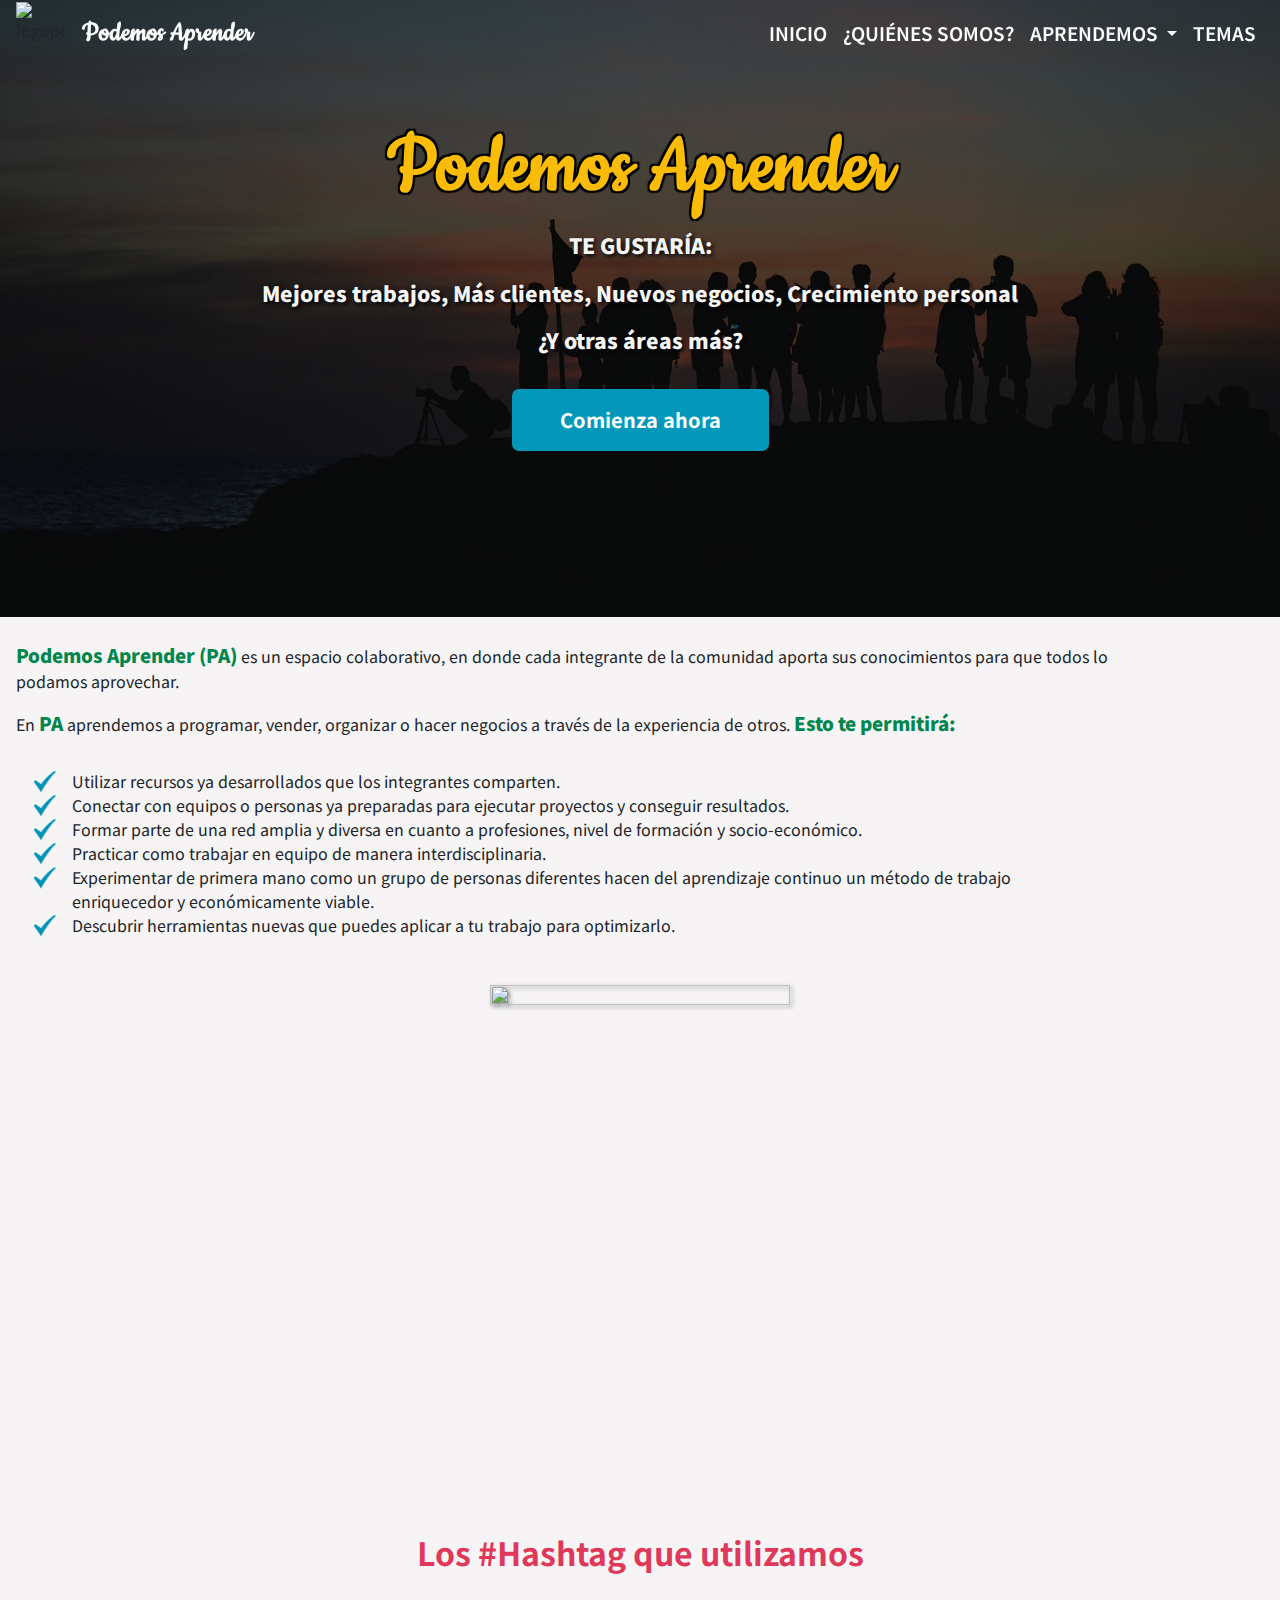
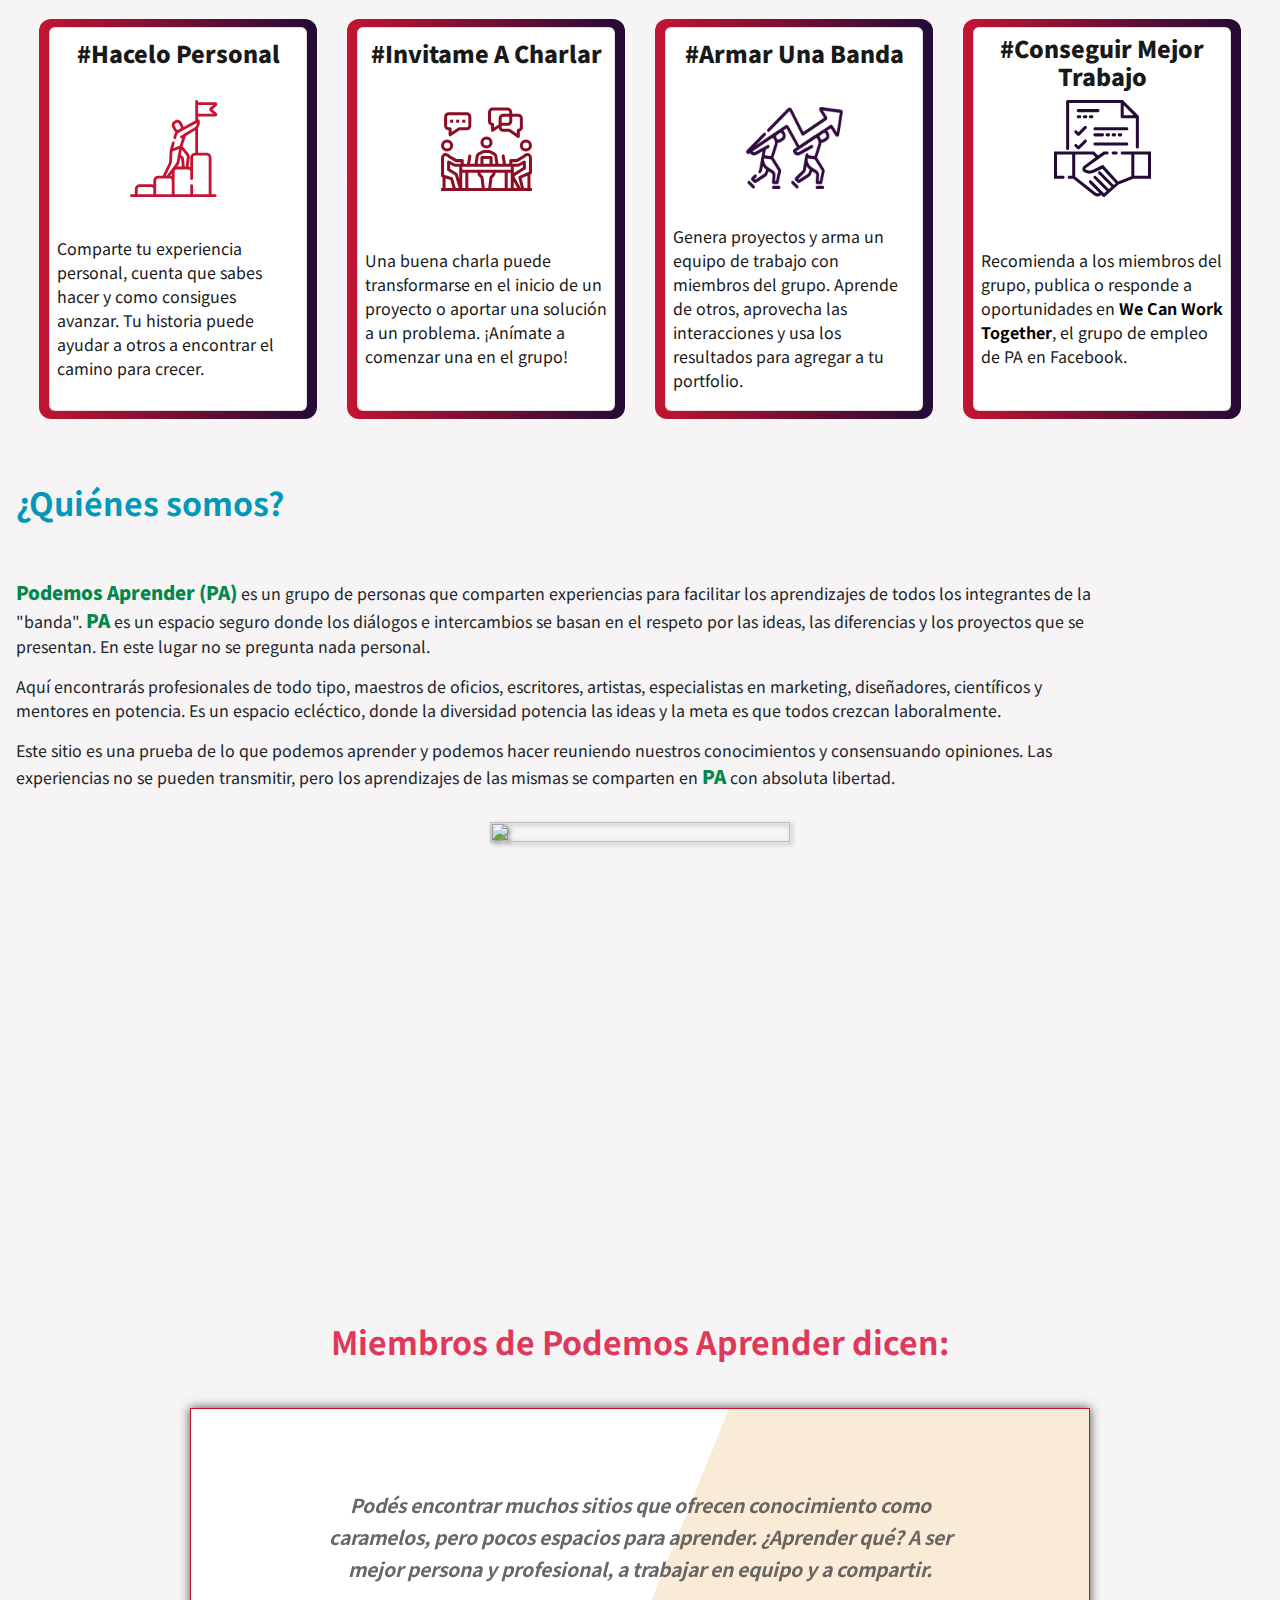
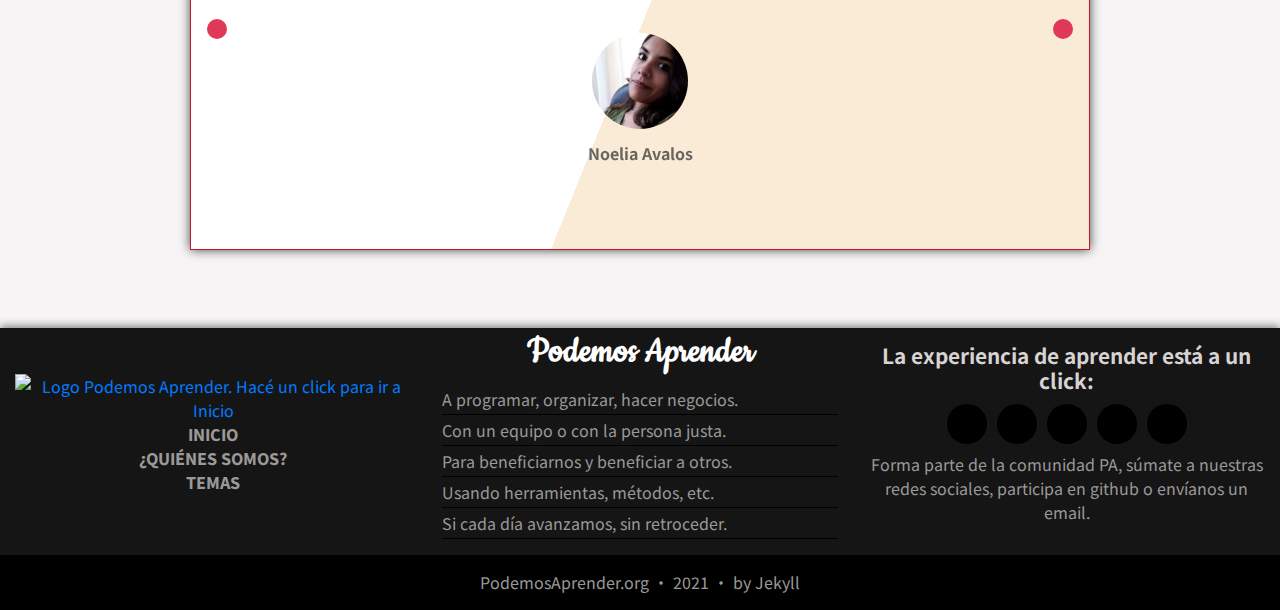
==== commit 9cd4b9d4: "Se eliminó la repetición de quienes somos" ====
--- a/index.html
+++ b/index.html
@@ -113,9 +113,6 @@
       </div>
 
       <div align="center"><img src="images/logopodemosaprender.png" alt="" width="300px" height="500px" class="img-fluid logo-shadow"></div>
-
-
-    </main>
 
 
 
@@ -236,55 +233,6 @@
         </div>
     </div>
 
-
-      <!-- ¿Quiénes Somos? -->
-
-      <div class= "row no-gutters mt-5 ml-3 mr-3 mb-3 texto-div">
-        <div class="about-text" class="col-lg-12 col-lg-offset-2 col-md-10 col-md-offset-1">
-          
-          <h2 id="quienessomos" class="celeste pb-5"><b>¿Quiénes somos?</b></h2> 
-
-          <p><b>Podemos Aprender (PA)</b> es un grupo de personas que comparten experiencias para facilitar los aprendizajes de todos los integrantes de la "banda". <b>PA</b> es un espacio seguro donde los diálogos e intercambios se basan en el respeto por las ideas, las diferencias y los proyectos que se presentan. En este lugar no se pregunta nada personal.</p>
-          <p>Aquí encontrarás profesionales de todo tipo, maestros de oficios, escritores, artistas, especialistas en marketing, diseñadores, científicos y mentores en potencia. Es un espacio ecléctico, donde la diversidad potencia las ideas y la meta es que todos crezcan laboralmente.</p>
-          <p>Este sitio es una prueba de lo que podemos aprender y podemos hacer reuniendo nuestros conocimientos y consensuando opiniones. Las experiencias no se pueden transmitir, pero los aprendizajes de las mismas se comparten en <b>PA</b> con absoluta libertad.</p>
-        </div>
-        
-      </div>
-
-      <div align="center"><img src="images/logopodemosaprender.png" alt="" width="300px" height="500px"class="img-fluid logo-shadow"></div>
-
-
-      <!-- Testimonios -->
-
-      <div class="container mb-5">
-          <h2 class="text-center red mb-5"><b>Miembros de Podemos Aprender dicen:</b></h2>
-        <div id="demo" class="carousel slide" data-interval="false" data-ride="carousel">
-            <div class="carousel-inner">
-                <div class="carousel-item active">
-                    <div class="carousel-caption">
-                        <p>Podés encontrar muchos sitios que ofrecen conocimiento como caramelos, pero pocos espacios para aprender. ¿Aprender qué? A ser mejor persona y profesional, a trabajar en equipo y a compartir.</p> 
-                        <img src="images/navalos_200x200.png" alt="">
-                        <div class="image-caption">Noelia Avalos</div>
-                    </div>
-                </div>
-                <div class="carousel-item">
-                    <div class="carousel-caption">
-                        <p>If Shai Reznik's TDD videos don't convince you to add automated testing your code, I don't know what will.This was the very best explanation of frameworks for brginners that I've ever seen.</p> 
-                        <img src="https://i.imgur.com/QptVdsp.jpg" alt="" class="img-fluid">
-                        <div class="image-caption">Cromption Greves</div>
-                    </div>
-                </div>
-                <div class="carousel-item">
-                    <div class="carousel-caption">
-                        <p>If Shai Reznik's TDD videos don't convince you to add automated testing your code, I don't know what will.This was the very best explanation of frameworks for brginners that I've ever seen.</p> 
-                        <img src="https://i.imgur.com/jQWThIn.jpg" alt="" class="img-fluid">
-                        <div class="image-caption">Harry Mon</div>
-                    </div>
-                </div>
-            </div> <a class="carousel-control-prev" href="#demo" data-slide="prev" aria-label="Volver a un testimonio anterior"> <i class='fas fa-arrow-left'></i> </a> <a class="carousel-control-next" href="#demo" data-slide="next" aria-label="Avanzar a un testimonio siguiente"> <i class='fas fa-arrow-right'></i> </a>
-        </div>
-    </div>
-
   </main>
       <!-- Footer -->
 
@@ -355,4 +303,4 @@
   </script>
 
 </body>
-</html>+</html>
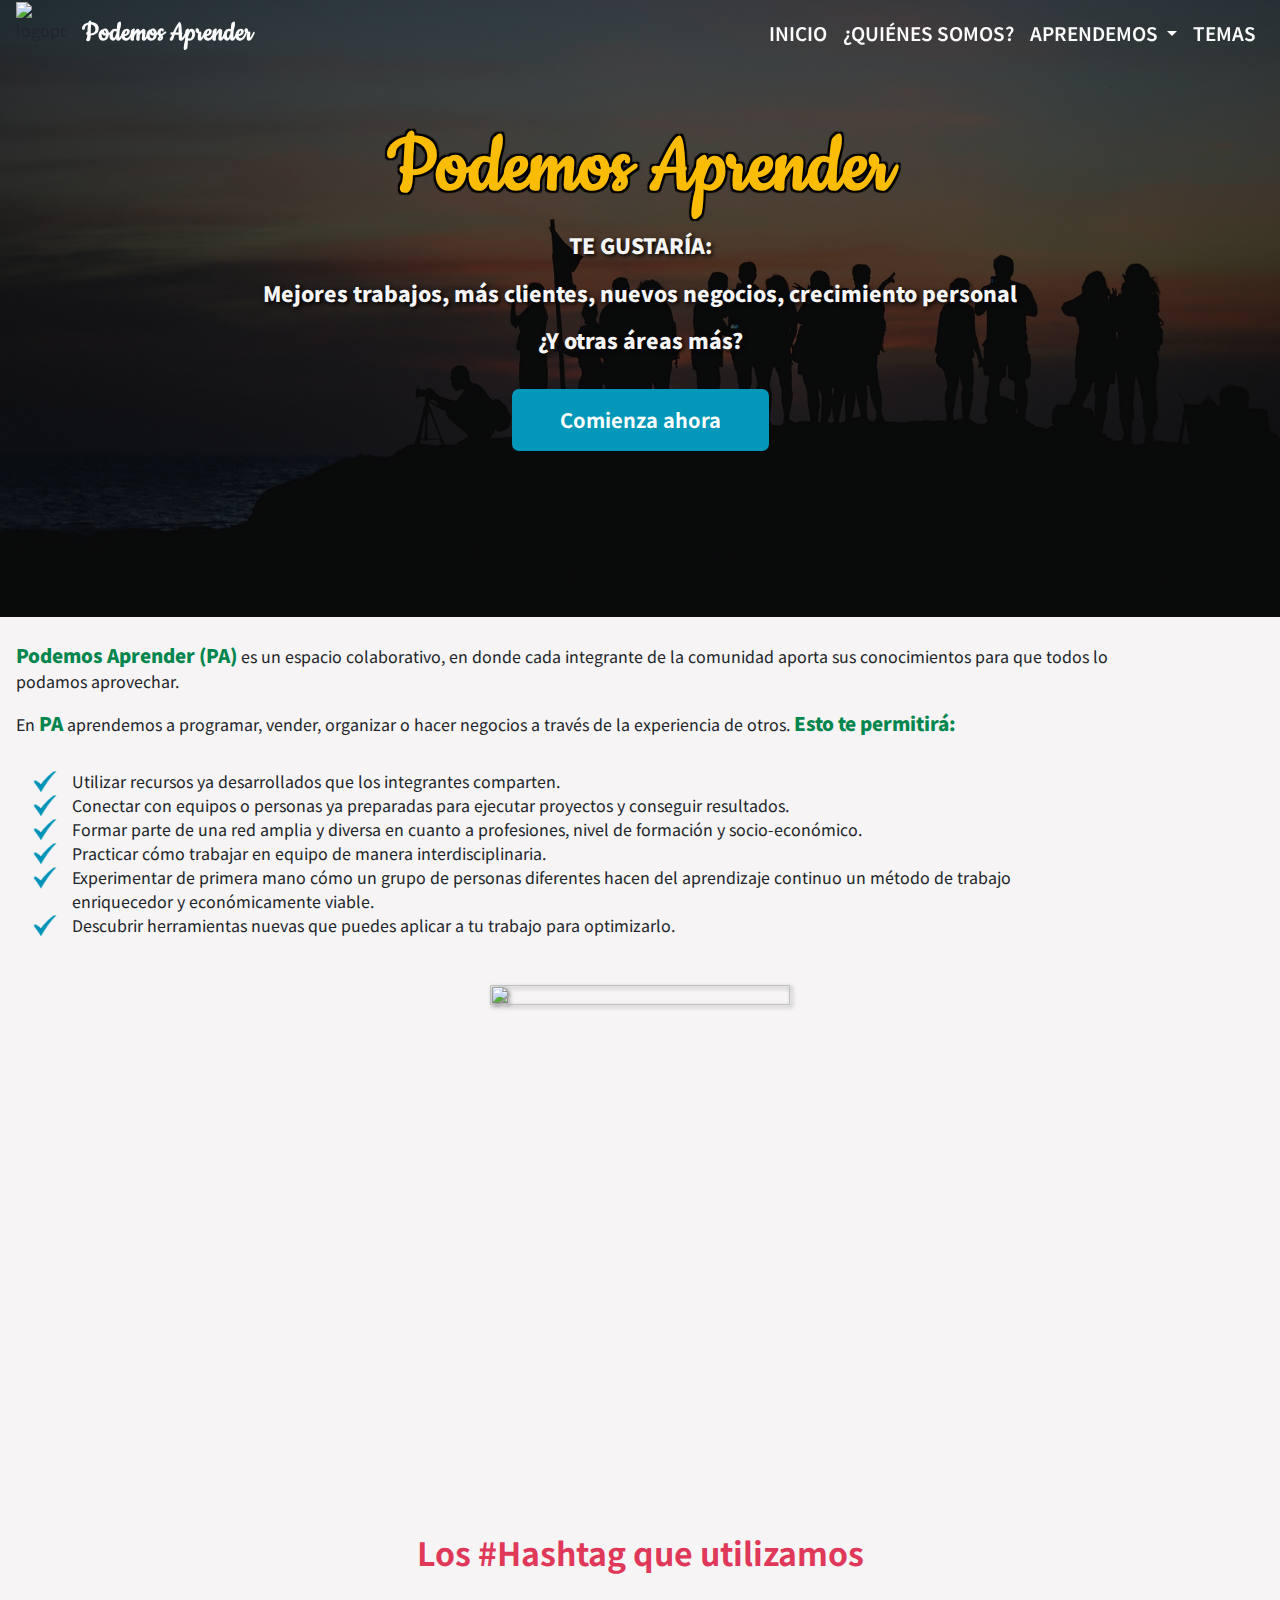
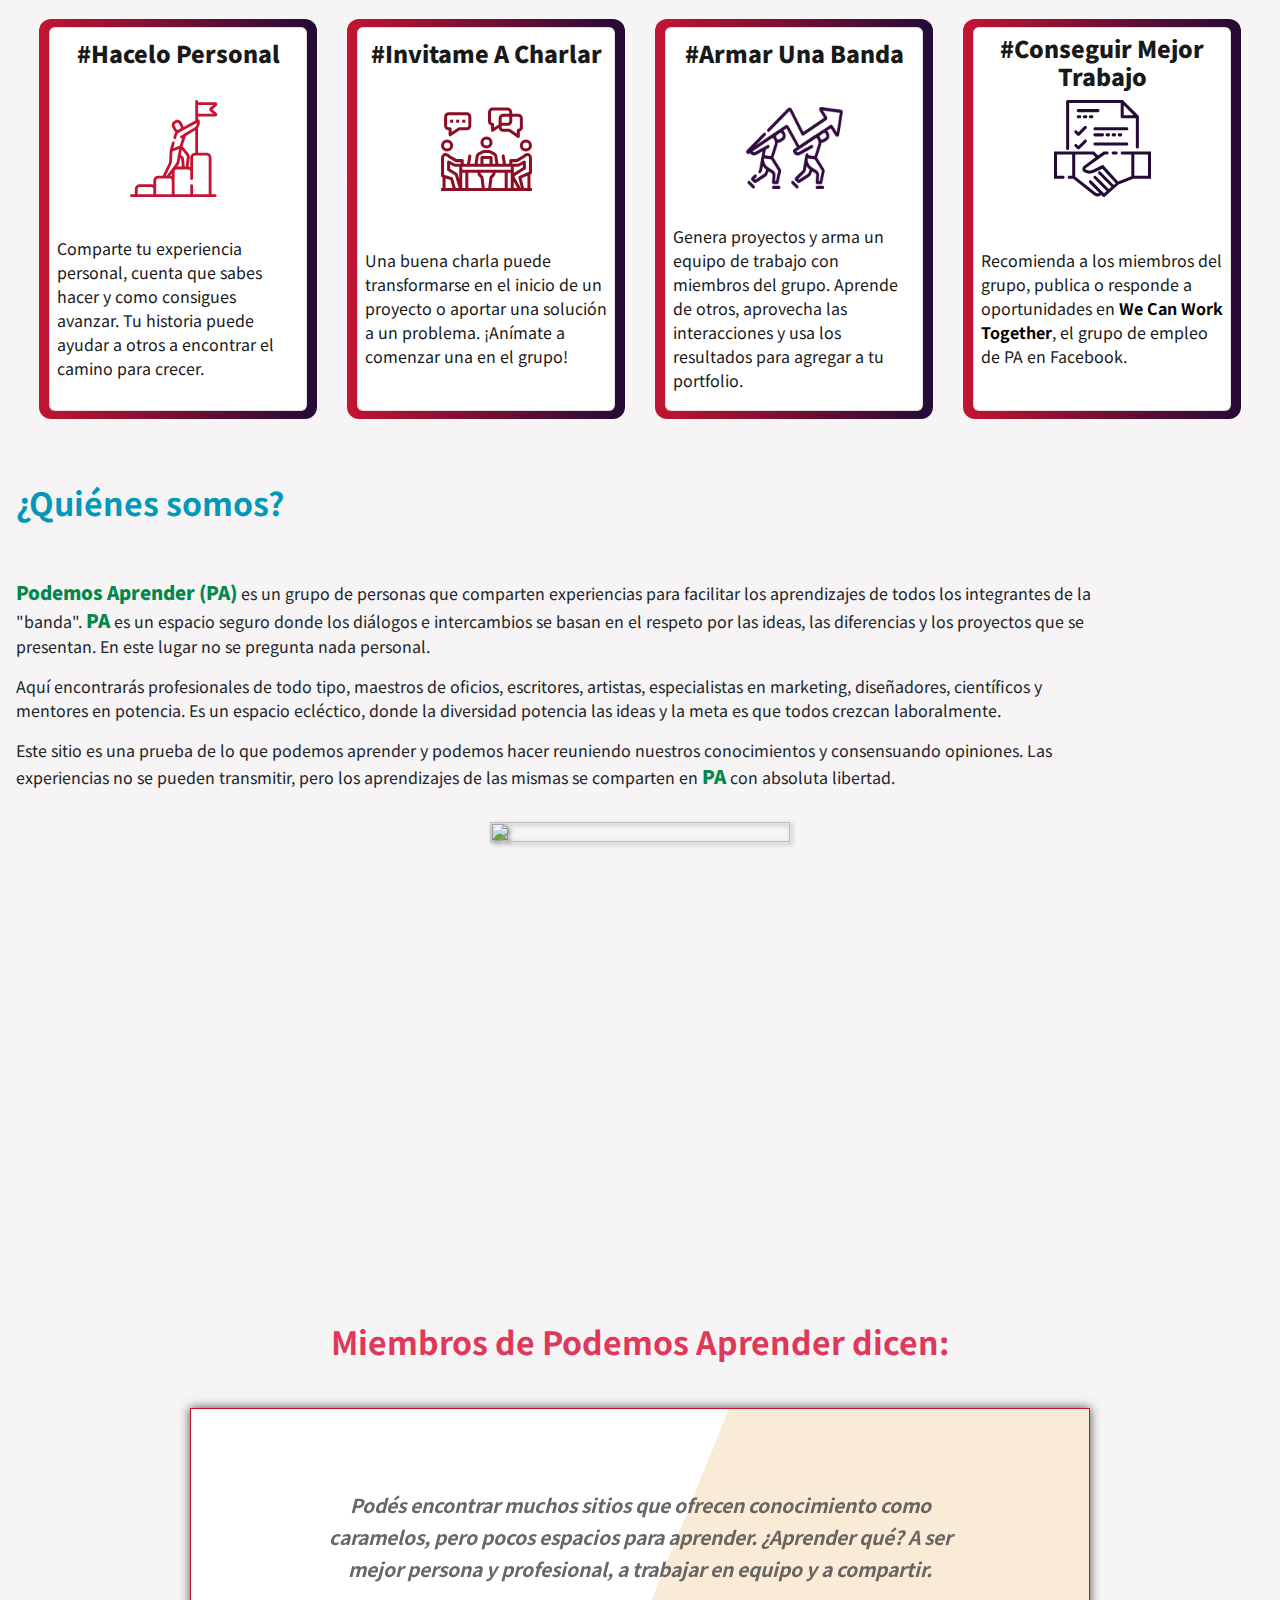
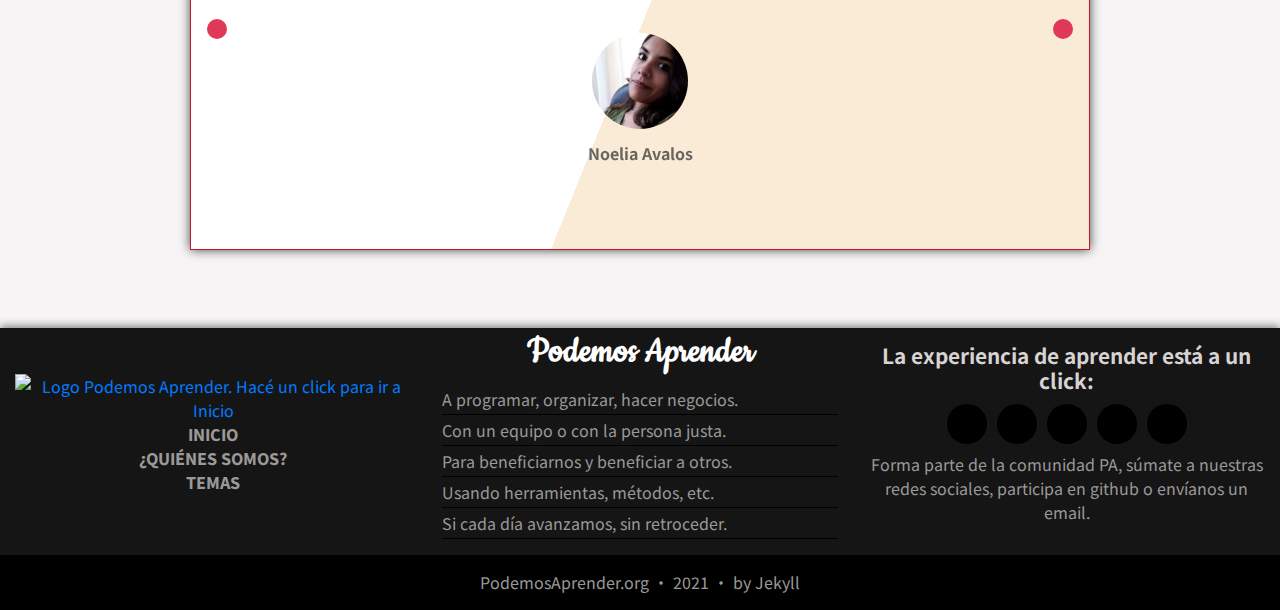
==== commit e12c3cd8: "Agregué correcciones de escritura, recomendación de Fer Catz" ====
--- a/index.html
+++ b/index.html
@@ -79,7 +79,7 @@
           <h1 class="amarillo stroke">Podemos Aprender</h1>
           <div class="subtitulo">
             <p class="white">TE GUSTARÍA:</p> 
-            <p class="white">Mejores trabajos, Más clientes, Nuevos negocios, Crecimiento personal </p> 
+            <p class="white">Mejores trabajos, más clientes, nuevos negocios, crecimiento personal </p> 
             <p class="white">¿Y otras áreas más? </p>
           </div>
             <a class="button m-3" href="https://www.facebook.com/groups/PodemosAprender/" target="_blank" aria-label="Visitar Podemos Aprender en Facebook" tabindex="0">Comienza ahora</a> 
@@ -103,8 +103,8 @@
             <li>Utilizar recursos ya desarrollados que los integrantes comparten.</li>
             <li>Conectar con equipos o personas ya preparadas para ejecutar proyectos y conseguir resultados.</li>
             <li>Formar parte de una red amplia y diversa en cuanto a profesiones, nivel de formación y socio-económico.</li>
-            <li>Practicar como trabajar en equipo de manera interdisciplinaria.</li>
-            <li>Experimentar de primera mano como un grupo de personas diferentes hacen del aprendizaje continuo un método de trabajo enriquecedor y económicamente viable.</li>
+            <li>Practicar cómo trabajar en equipo de manera interdisciplinaria.</li>
+            <li>Experimentar de primera mano cómo un grupo de personas diferentes hacen del aprendizaje continuo un método de trabajo enriquecedor y económicamente viable.</li>
             <li>Descubrir herramientas nuevas que puedes aplicar a tu trabajo para optimizarlo.</li>
           </ul>
           
@@ -217,9 +217,9 @@
                 </div>
                 <div class="carousel-item">
                     <div class="carousel-caption">
-                        <p>If Shai Reznik's TDD videos don't convince you to add automated testing your code, I don't know what will.This was the very best explanation of frameworks for brginners that I've ever seen.</p> 
-                        <img src="https://i.imgur.com/QptVdsp.jpg" alt="" class="img-fluid">
-                        <div class="image-caption">Cromption Greves</div>
+                        <p>Cuando empecé a trabajar por mi cuenta sentí lo desafiante y único que puede ser buscar el camino propio. En PA encontré la compañia, la ayuda y los métodos que me guiaron para mantener el entusiasmo y llegar a dónde quería.</p> 
+                        <img src="images/FerCatz.jpg" alt="">
+                        <div class="image-caption">Fer Catz</div>
                     </div>
                 </div>
                 <div class="carousel-item">
--- a/css/styles.css
+++ b/css/styles.css
@@ -343,7 +343,7 @@
 }
 
 .carousel-control-prev i,
-.carousel-control-next i{
+.carousel-control-next i {
   padding: 10px;
   border-radius: 50%;
 }
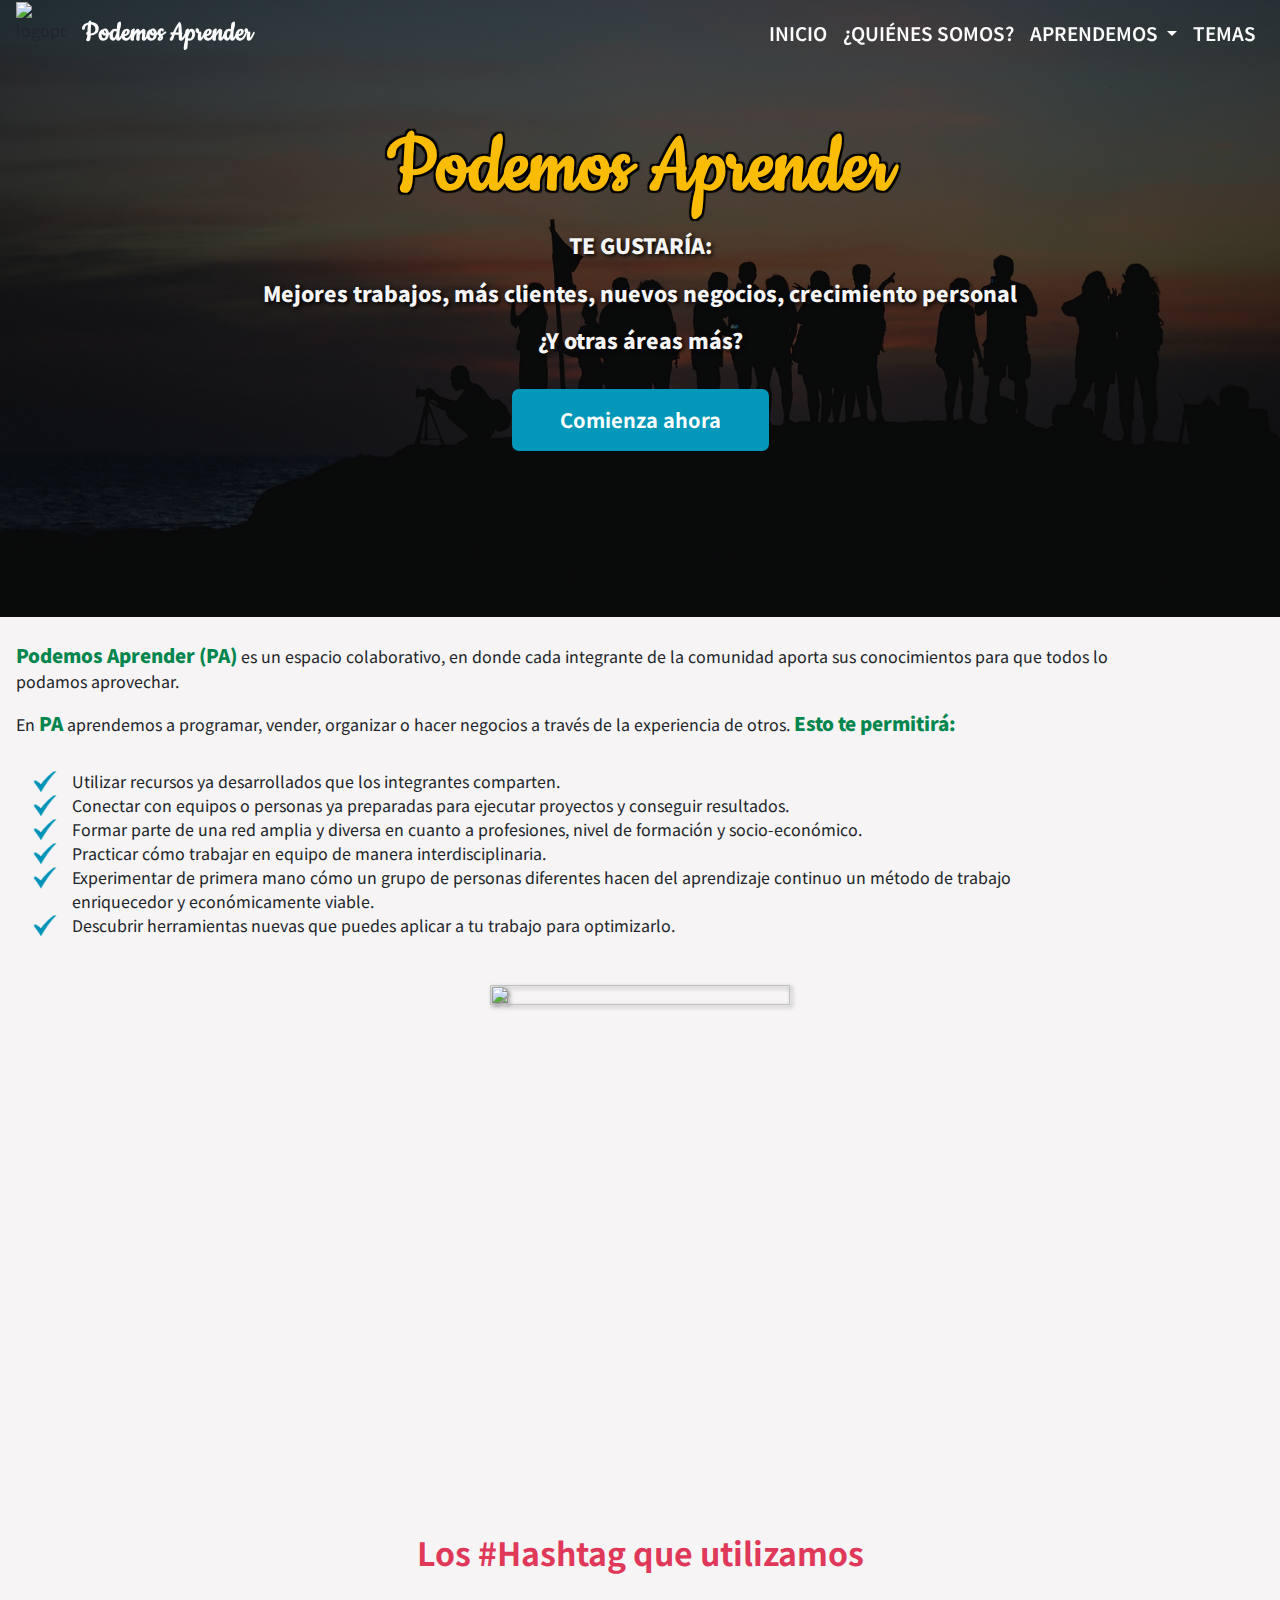
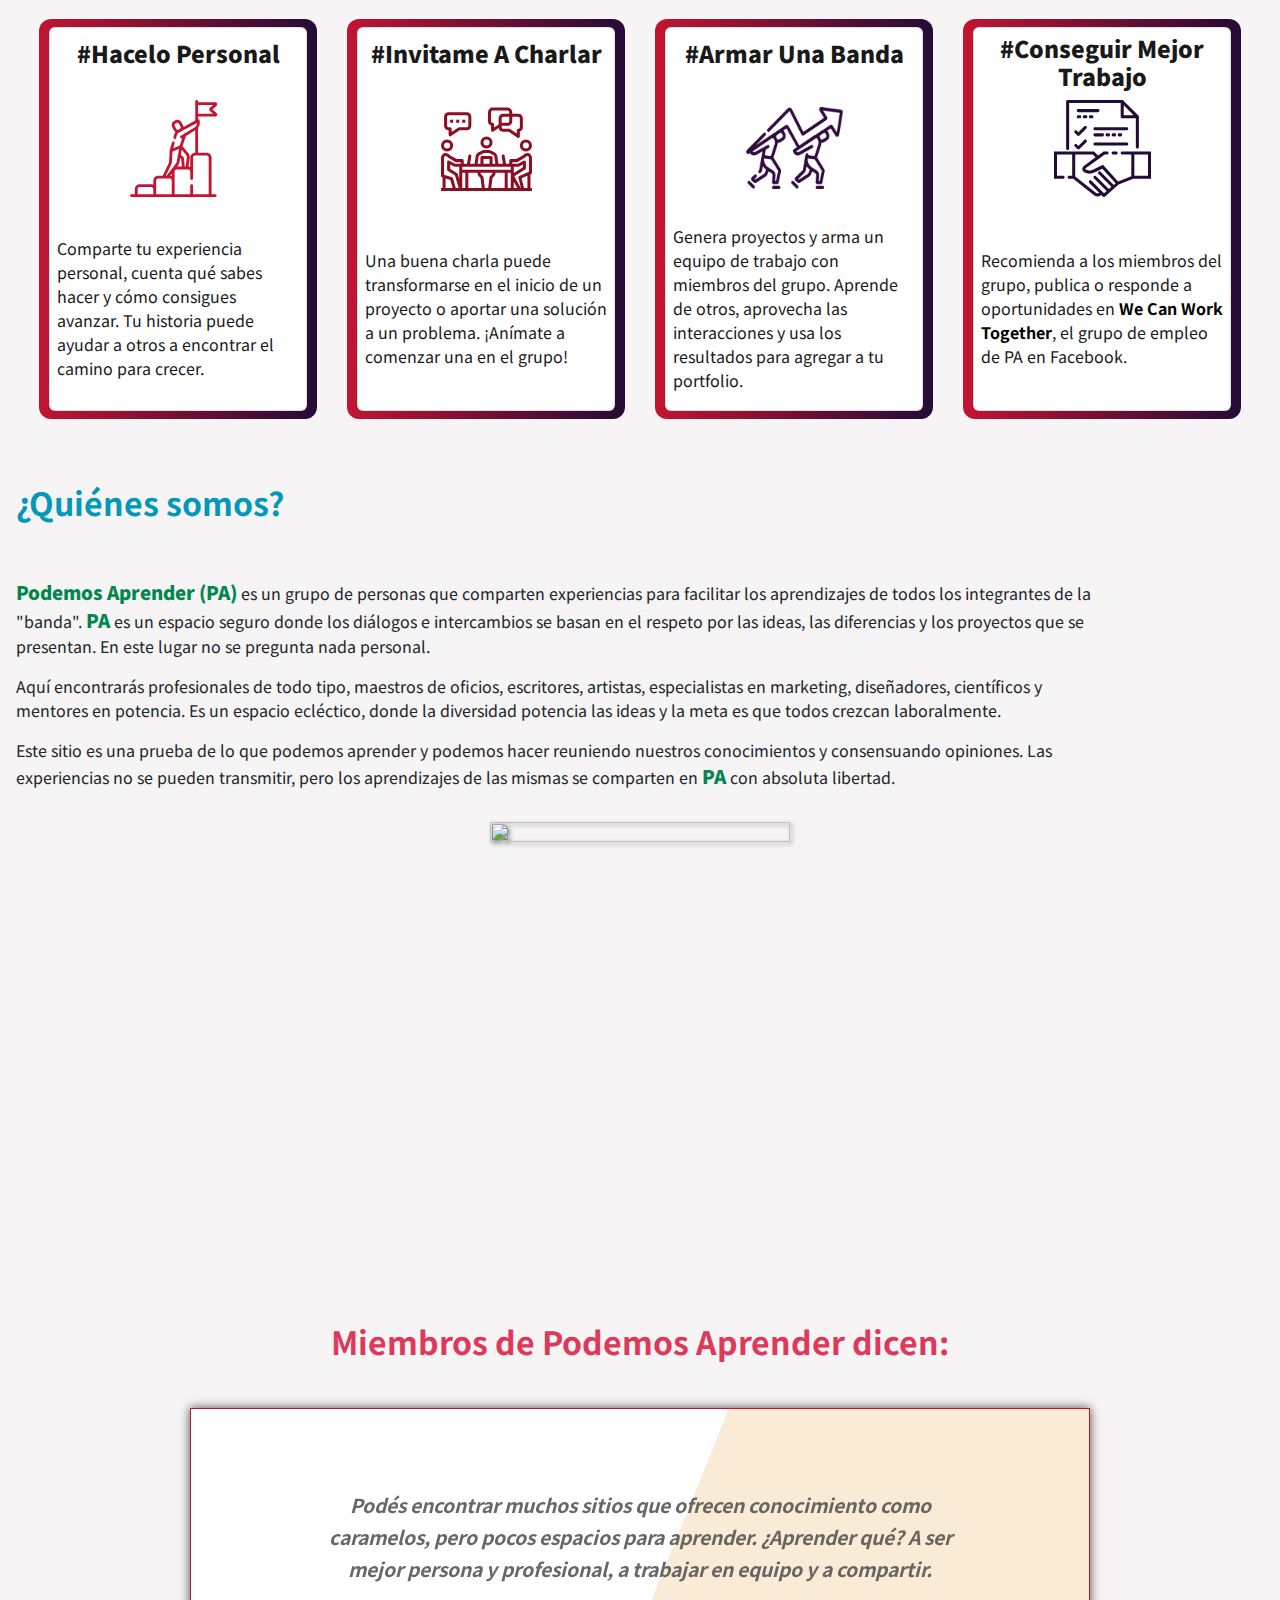
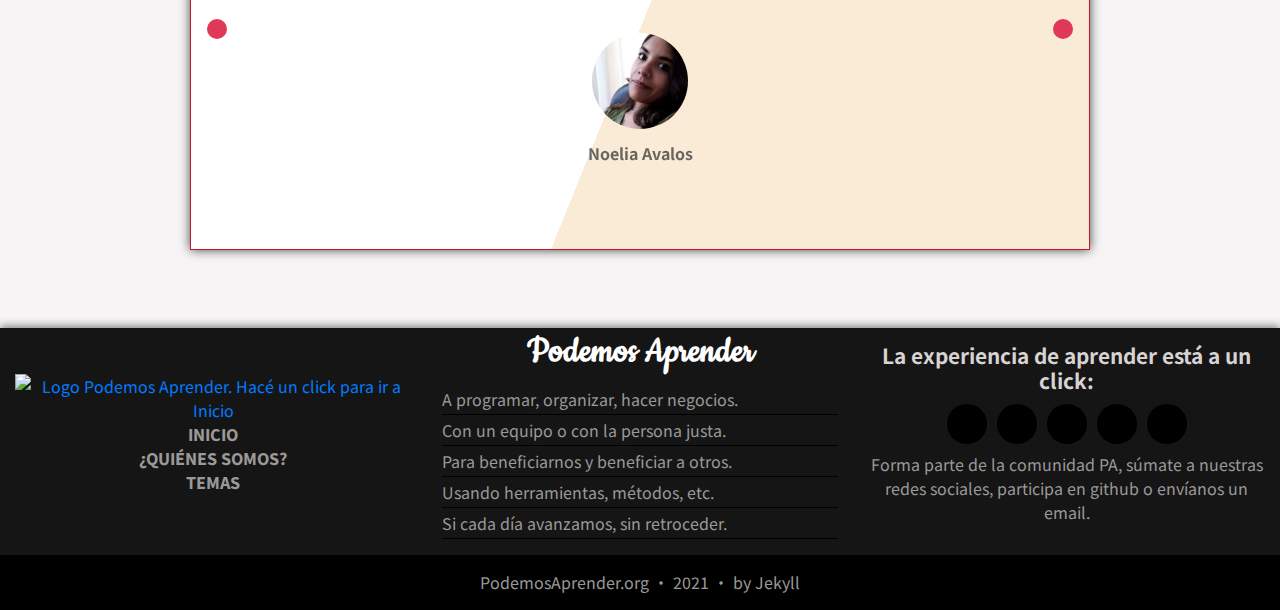
==== commit a3a5c56a: "Correcciones de texto sugerido por Gisel Gimenez" ====
--- a/index.html
+++ b/index.html
@@ -130,7 +130,7 @@
               <img class="card-img-top mb-3" src="images/goal.svg" alt="">
               </div>
               <div class="card-body">
-                <p class="card-text">Comparte tu experiencia personal, cuenta que sabes hacer y como consigues avanzar. Tu historia puede ayudar a otros a encontrar el camino para crecer.</p>
+                <p class="card-text">Comparte tu experiencia personal, cuenta qué sabes hacer y cómo consigues avanzar. Tu historia puede ayudar a otros a encontrar el camino para crecer.</p>
               </div>
             </div>
           </div>
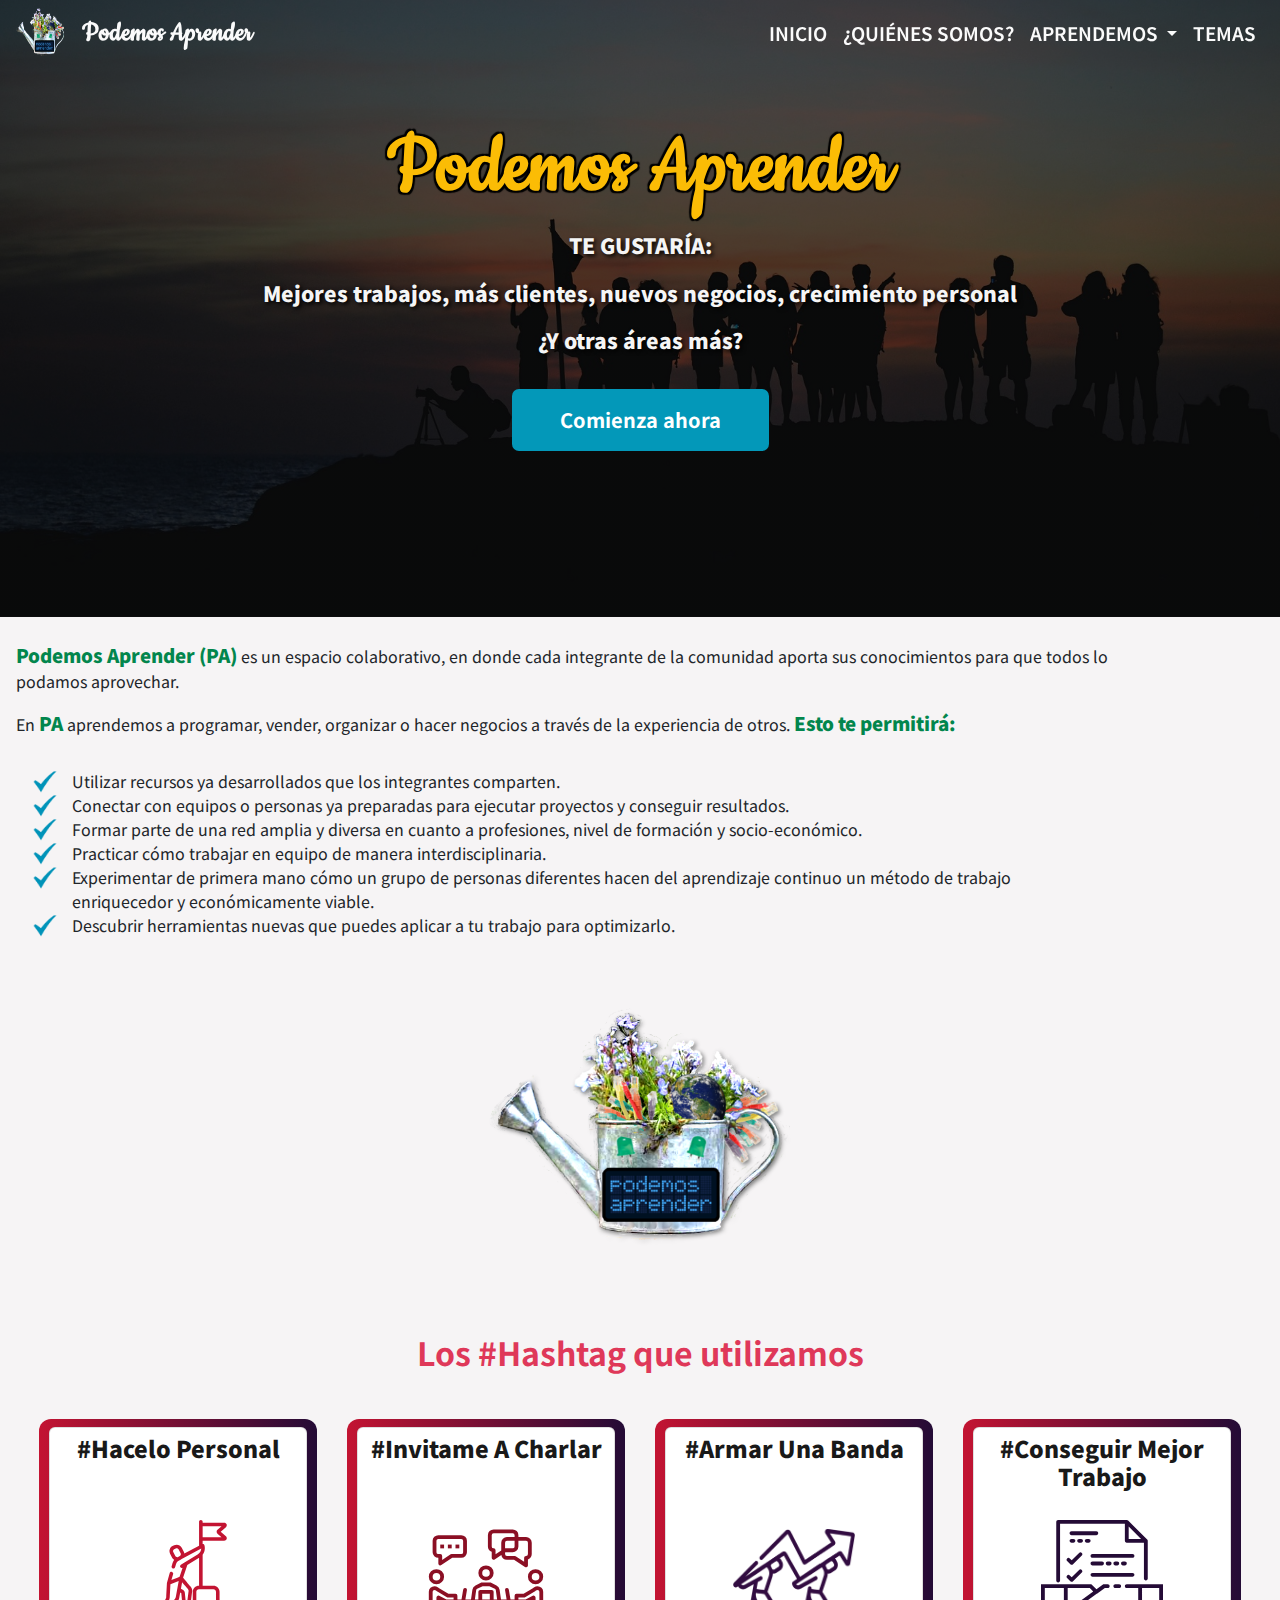
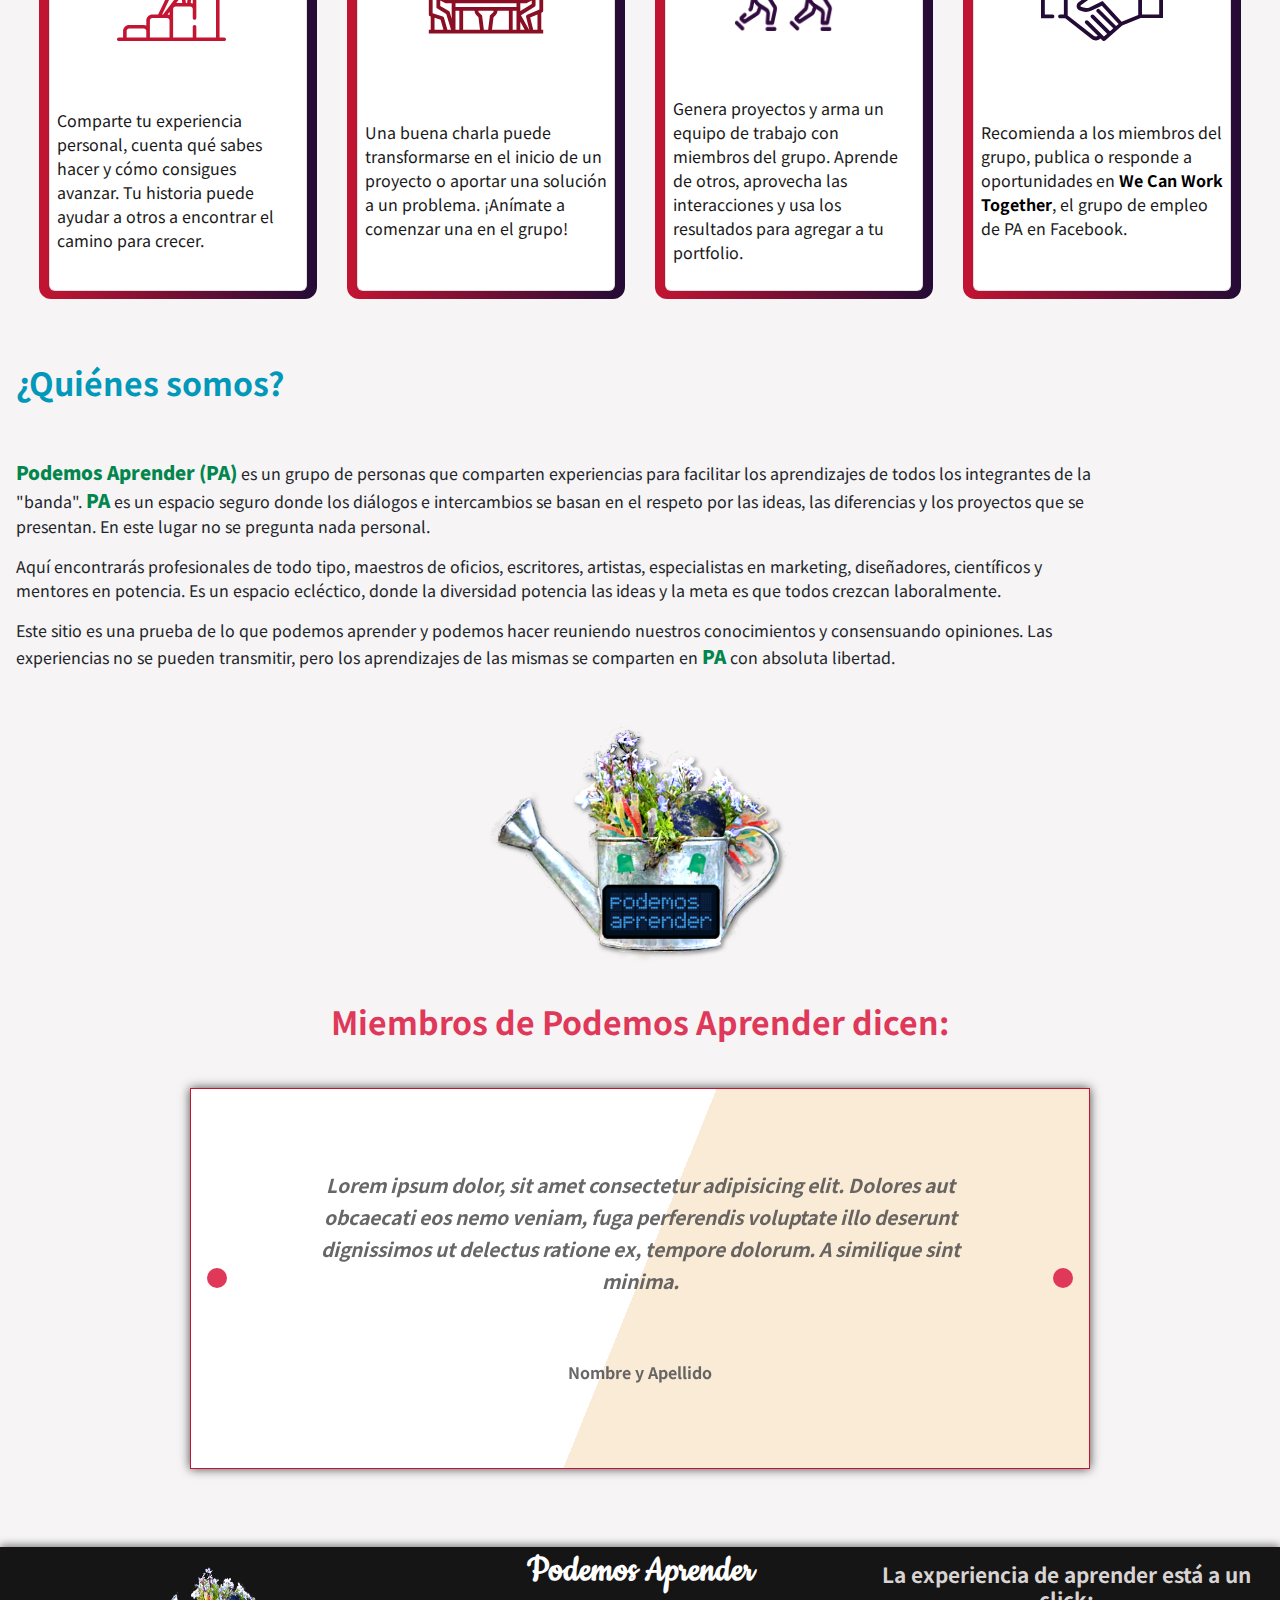
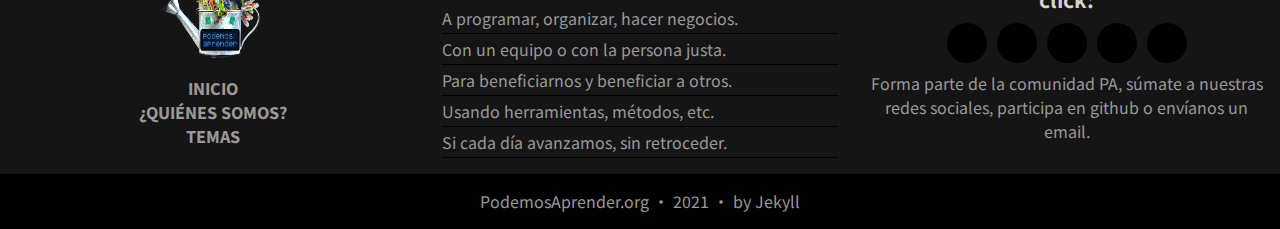
==== commit c23e65fd: "Se elimino un testimonio y participante se retira del proyecto" ====
--- a/index.html
+++ b/index.html
@@ -210,9 +210,9 @@
             <div class="carousel-inner">
                 <div class="carousel-item active">
                     <div class="carousel-caption">
-                        <p>Podés encontrar muchos sitios que ofrecen conocimiento como caramelos, pero pocos espacios para aprender. ¿Aprender qué? A ser mejor persona y profesional, a trabajar en equipo y a compartir.</p> 
-                        <img src="images/navalos_200x200.png" alt="">
-                        <div class="image-caption">Noelia Avalos</div>
+                        <p>Lorem ipsum dolor, sit amet consectetur adipisicing elit. Dolores aut obcaecati eos nemo veniam, fuga perferendis voluptate illo deserunt dignissimos ut delectus ratione ex, tempore dolorum. A similique sint minima.</p> 
+                        <img src="#" alt="">
+                        <div class="image-caption">Nombre y Apellido</div>
                     </div>
                 </div>
                 <div class="carousel-item">
--- a/css/styles.css
+++ b/css/styles.css
@@ -223,7 +223,7 @@
 }
 
 .card-container {
-  height: 25em;
+  height: 30em;
   background: linear-gradient(to right, #c31432, #240b36);
   display: flex;
   border-radius: 12px;
@@ -232,16 +232,16 @@
 .card {
   background-color: white;
   display: grid;
-  grid-template-rows: 4em 7em 13em;
+  grid-template-rows: 3em 13em 12em;
   justify-content: center;
   border-radius: 6px;
-  height: 24em;
+  height: 29em;
   margin: auto;
   width: 93%;
 }
 
 .card-img-top {
-  width: 40%;
+  width: 50%;
   display: block;
   margin: auto !important;
 }
